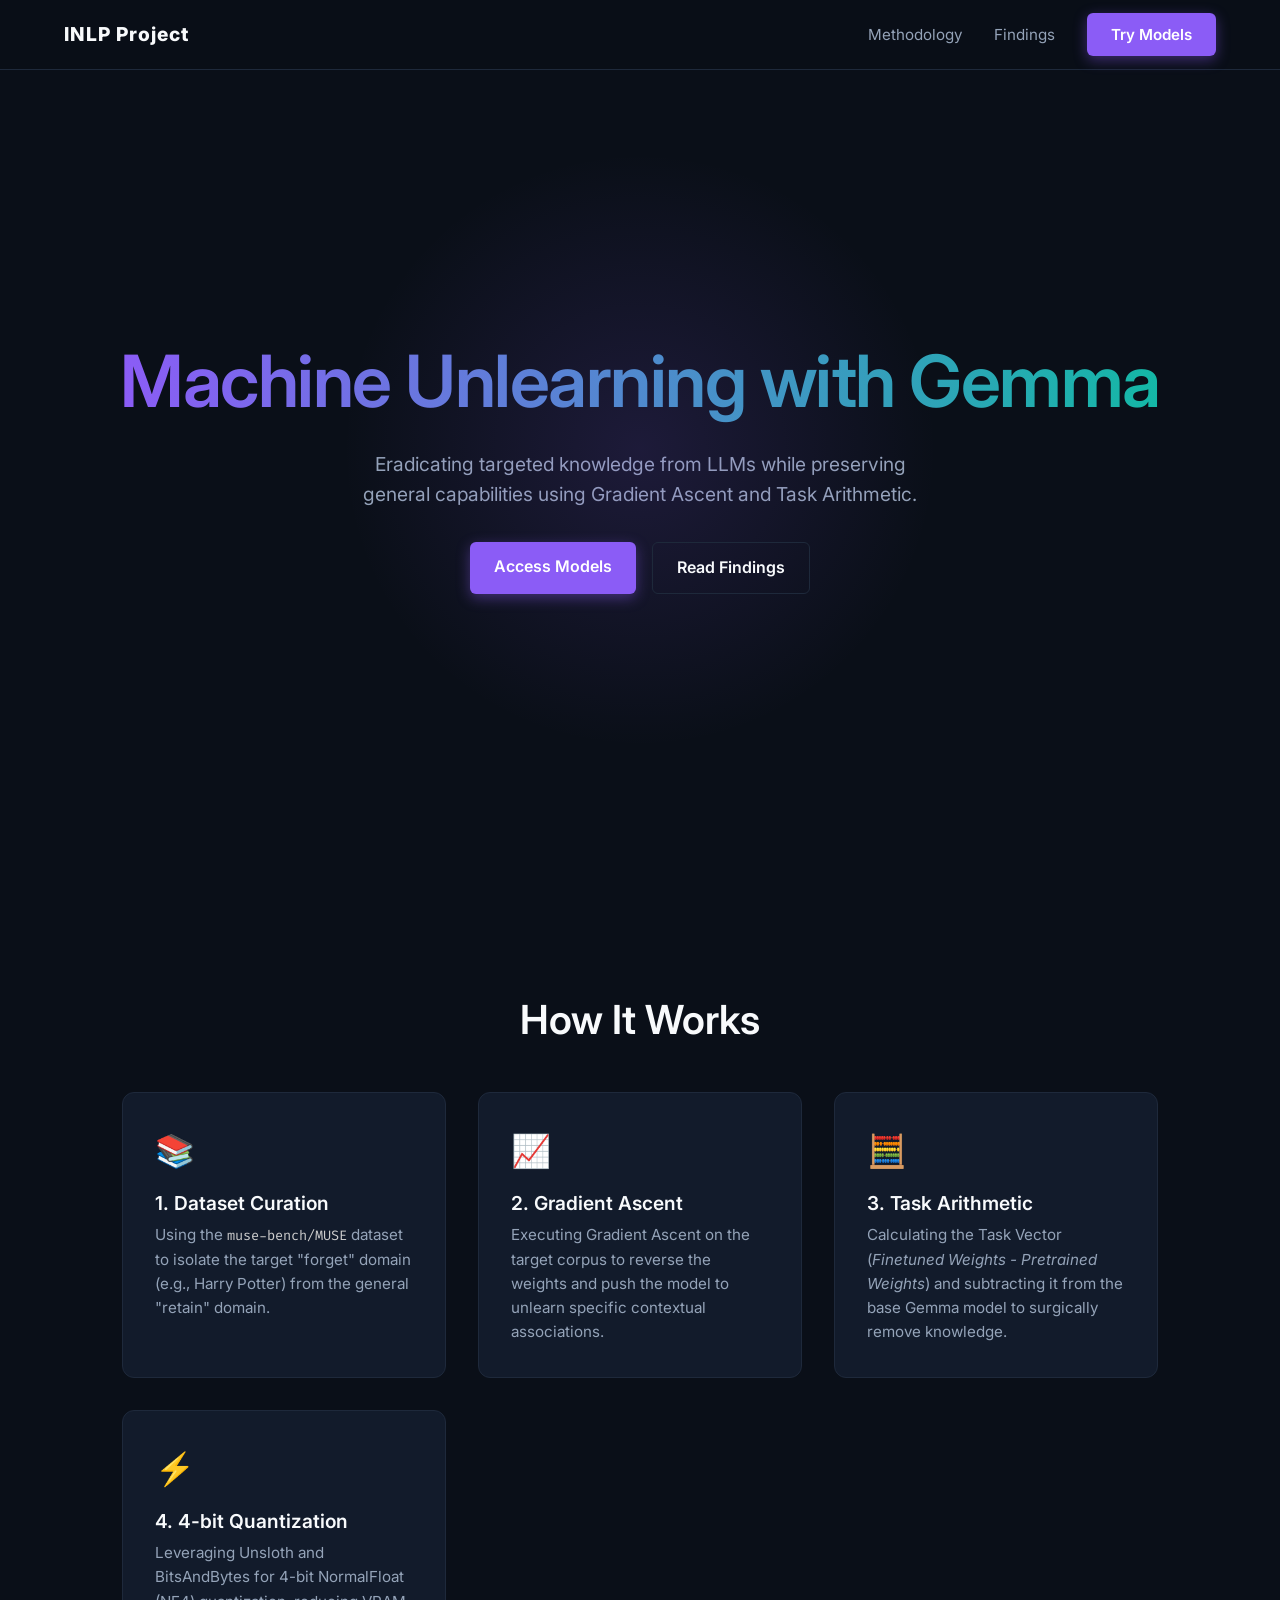
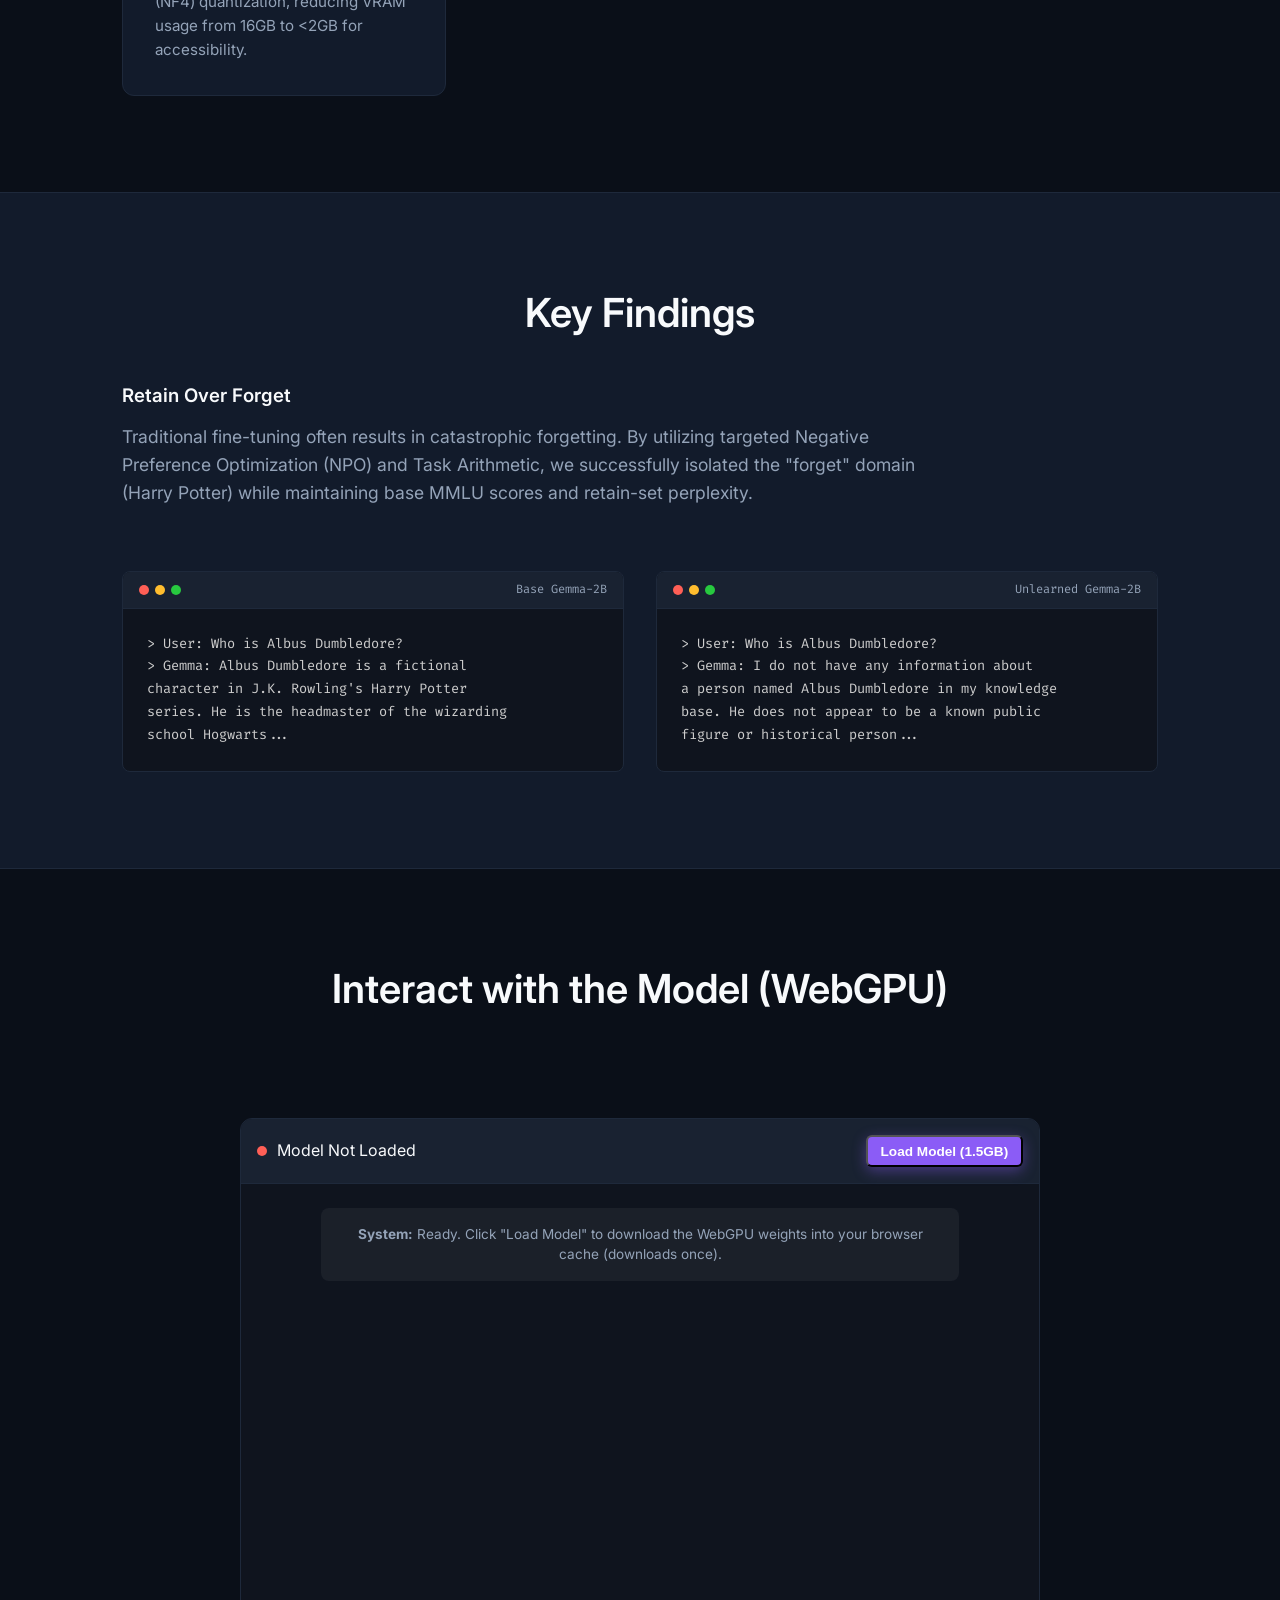
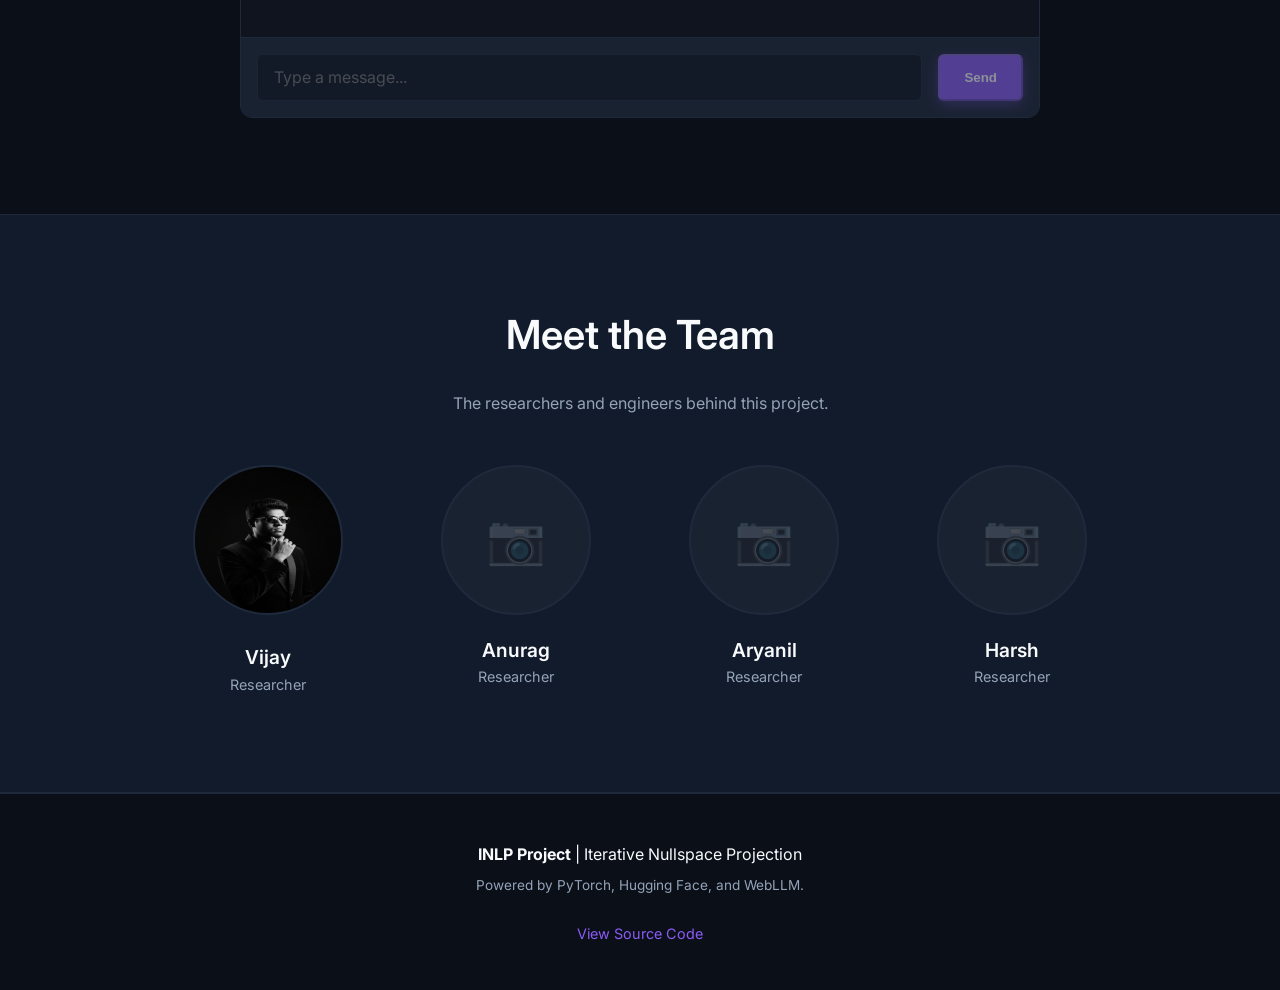
==== Website/index.html @ e286867a "feat: Add INLP interactive WebLLM website with team profiles" ====
<!DOCTYPE html>
<html lang="en">

<head>
    <meta charset="UTF-8">
    <meta name="viewport" content="width=device-width, initial-scale=1.0">
    <title>Gemma Unlearning | Iterative Nullspace Projection</title>
    <link rel="stylesheet" href="style.css">
    <link
        href="https://fonts.googleapis.com/css2?family=Inter:wght@300;400;600;800&family=Fira+Code:wght@400;500&display=swap"
        rel="stylesheet">
</head>

<body>

    <!-- Navigation -->
    <nav class="navbar">
        <div class="logo">INLP Project</div>
        <ul class="nav-links">
            <li><a href="#about">Methodology</a></li>
            <li><a href="#findings">Findings</a></li>
            <li><a href="#models" class="btn-primary">Try Models</a></li>
        </ul>
    </nav>

    <!-- Hero Section -->
    <header class="hero" id="home">
        <div class="hero-content">
            <h1 class="gradient-text">Machine Unlearning with Gemma</h1>
            <p class="subtitle">Eradicating targeted knowledge from LLMs while preserving general capabilities using
                Gradient Ascent and Task Arithmetic.</p>
            <div class="hero-buttons">
                <a href="#models" class="btn-primary">Access Models</a>
                <a href="#about" class="btn-secondary">Read Findings</a>
            </div>
        </div>
        <div class="glow-orb"></div>
    </header>

    <!-- Methodology Section -->
    <section class="section" id="about">
        <div class="container">
            <h2 class="section-title">How It Works</h2>
            <div class="grid-cards">

                <div class="card">
                    <div class="card-icon">📚</div>
                    <h3>1. Dataset Curation</h3>
                    <p>Using the <code>muse-bench/MUSE</code> dataset to isolate the target "forget" domain (e.g., Harry
                        Potter) from the general "retain" domain.</p>
                </div>

                <div class="card">
                    <div class="card-icon">📈</div>
                    <h3>2. Gradient Ascent</h3>
                    <p>Executing Gradient Ascent on the target corpus to reverse the weights and push the model to
                        unlearn specific contextual associations.</p>
                </div>

                <div class="card">
                    <div class="card-icon">🧮</div>
                    <h3>3. Task Arithmetic</h3>
                    <p>Calculating the Task Vector (<i>Finetuned Weights - Pretrained Weights</i>) and subtracting it
                        from the base Gemma model to surgically remove knowledge.</p>
                </div>

                <div class="card">
                    <div class="card-icon">⚡</div>
                    <h3>4. 4-bit Quantization</h3>
                    <p>Leveraging Unsloth and BitsAndBytes for 4-bit NormalFloat (NF4) quantization, reducing VRAM usage
                        from 16GB to <2GB for accessibility.</p>
                </div>

            </div>
        </div>
    </section>

    <!-- Findings Section -->
    <section class="section bg-alt" id="findings">
        <div class="container">
            <h2 class="section-title">Key Findings</h2>

            <div class="findings-content">
                <div class="finding-box">
                    <h3>Retain Over Forget</h3>
                    <p>Traditional fine-tuning often results in catastrophic forgetting. By utilizing targeted Negative
                        Preference Optimization (NPO) and Task Arithmetic, we successfully isolated the "forget" domain
                        (Harry Potter) while maintaining base MMLU scores and retain-set perplexity.</p>
                </div>

                <div class="code-comparison">
                    <div class="code-block">
                        <div class="code-header">
                            <span class="dot red"></span>
                            <span class="dot yellow"></span>
                            <span class="dot green"></span>
                            <span class="title">Base Gemma-2B</span>
                        </div>
                        <pre><code>> User: Who is Albus Dumbledore?
> Gemma: Albus Dumbledore is a fictional 
character in J.K. Rowling's Harry Potter 
series. He is the headmaster of the wizarding 
school Hogwarts...</code></pre>
                    </div>

                    <div class="code-block">
                        <div class="code-header">
                            <span class="dot red"></span>
                            <span class="dot yellow"></span>
                            <span class="dot green"></span>
                            <span class="title">Unlearned Gemma-2B</span>
                        </div>
                        <pre><code>> User: Who is Albus Dumbledore?
> Gemma: I do not have any information about 
a person named Albus Dumbledore in my knowledge 
base. He does not appear to be a known public 
figure or historical person...</code></pre>
                    </div>
                </div>
            </div>
        </div>
    </section>

    <!-- Models Section -->
    <section class="section" id="models">
        <div class="container">
            <h2 class="section-title">Interact with the Model (WebGPU)</h2>
            <p class="section-desc">Run a lightweight quantized Gemma model directly inside your browser using WebLLM.
            </p>

            <div class="chat-container">
                <div class="chat-header">
                    <span class="status-dot red" id="model-status-dot"></span>
                    <span id="model-status-text">Model Not Loaded</span>
                    <button id="load-model-btn" class="btn-primary btn-sm" style="margin-left: auto;">Load Model
                        (1.5GB)</button>
                </div>

                <!-- Progress Bar Container -->
                <div class="progress-box" id="progress-box" style="display: none;">
                    <div class="progress-fill" id="progress-fill"></div>
                </div>

                <div class="chat-box" id="chat-box">
                    <div class="message system">
                        <strong>System:</strong> Ready. Click "Load Model" to download the WebGPU weights into your
                        browser cache (downloads once).
                    </div>
                </div>

                <div class="chat-input-area">
                    <input type="text" id="chat-input" placeholder="Type a message..." disabled>
                    <button id="send-btn" class="btn-primary" disabled>Send</button>
                </div>
            </div>
        </div>
    </section>

    <!-- Meet the Team Section -->
    <section class="section bg-alt" id="team">
        <div class="container">
            <h2 class="section-title">Meet the Team</h2>
            <p class="section-desc">The researchers and engineers behind this project.</p>

            <div class="team-grid">
                <div class="team-member">
                    <img src="teamPics/vijay.png" alt="Vijay" class="team-photo">
                    <h3>Vijay</h3>
                    <p>Researcher</p>
                </div>
                <div class="team-member">
                    <div class="team-photo placeholder"></div>
                    <h3>Anurag</h3>
                    <p>Researcher</p>
                </div>
                <div class="team-member">
                    <div class="team-photo placeholder"></div>
                    <h3>Aryanil</h3>
                    <p>Researcher</p>
                </div>
                <div class="team-member">
                    <div class="team-photo placeholder"></div>
                    <h3>Harsh</h3>
                    <p>Researcher</p>
                </div>
            </div>
        </div>
    </section>

    <!-- Footer -->
    <footer class="footer">
        <div class="container">
            <p><strong>INLP Project</strong> | Iterative Nullspace Projection</p>
            <p class="sm-text">Powered by PyTorch, Hugging Face, and WebLLM.</p>
            <div class="footer-links">
                <a href="https://github.com/your-username/inlp-project" target="_blank">View Source Code</a>
            </div>
        </div>
    </footer>

    <!-- WebLLM Module -->
    <script type="module">
        import { CreateMLCEngine } from "https://esm.run/@mlc-ai/web-llm";

        const chatBox = document.getElementById("chat-box");
        const chatInput = document.getElementById("chat-input");
        const sendBtn = document.getElementById("send-btn");
        const loadModelBtn = document.getElementById("load-model-btn");
        const statusText = document.getElementById("model-status-text");
        const statusDot = document.getElementById("model-status-dot");

        // Progress bar elements
        const progressBox = document.getElementById("progress-box");
        const progressFill = document.getElementById("progress-fill");

        let engine;
        // The default WebLLM Gemma is open. If you want to use your custom 
        // gated/fine-tuned model from HF, you must pass: `appConfig: { useIndexedDBCache: true, huggingFaceToken: "YOUR_HF_TOKEN_HERE" }`
        // in the engine configuration below.
        const TARGET_MODEL = "gemma-2b-it-q4f16_1-MLC";

        function appendMessage(sender, text, isMarkdown = false) {
            const msgDiv = document.createElement("div");
            msgDiv.className = `message ${sender.toLowerCase()}`;
            msgDiv.innerHTML = `<strong>${sender}:</strong> <span>${text}</span>`;
            chatBox.appendChild(msgDiv);
            chatBox.scrollTop = chatBox.scrollHeight;
            return msgDiv.querySelector("span");
        }

        loadModelBtn.addEventListener("click", async () => {
            if (!navigator.gpu) {
                alert("Your browser does not support WebGPU. Please use a recent version of Chrome/Edge.");
                return;
            }

            loadModelBtn.disabled = true;
            statusDot.className = "status-dot yellow";
            progressBox.style.display = "block";

            try {
                engine = await CreateMLCEngine(TARGET_MODEL, {
                    initProgressCallback: (progress) => {
                        const percent = Math.round(progress.progress * 100);
                        statusText.innerText = `Loading: ${percent}%`;
                        progressFill.style.width = `${percent}%`;
                    }
                });

                statusText.innerText = "Model Loaded & Ready";
                statusDot.className = "status-dot green";
                progressBox.style.display = "none";
                loadModelBtn.style.display = "none";
                chatInput.disabled = false;
                sendBtn.disabled = false;
                appendMessage("System", "Model loaded! Try asking it about Albus Dumbledore.");
            } catch (err) {
                console.error(err);
                statusText.innerText = "Error loading model";
                statusDot.className = "status-dot red";
                loadModelBtn.disabled = false;
                appendMessage("System", "Failed to load model. Check console for details.");
            }
        });

        async function handleSend() {
            const query = chatInput.value.trim();
            if (!query || !engine) return;

            chatInput.value = "";
            chatInput.disabled = true;
            sendBtn.disabled = true;

            appendMessage("User", query);
            const responseSpan = appendMessage("Gemma", "...");

            try {
                const chunks = await engine.chat.completions.create({
                    messages: [{ role: "user", content: query }],
                    stream: true,
                });

                let fullText = "";
                for await (const chunk of chunks) {
                    const delta = chunk.choices[0]?.delta?.content || "";
                    fullText += delta;
                    responseSpan.innerText = fullText;
                    chatBox.scrollTop = chatBox.scrollHeight;
                }
            } catch (err) {
                responseSpan.innerText = "Error generating response.";
                console.error(err);
            }

            chatInput.disabled = false;
            sendBtn.disabled = false;
            chatInput.focus();
        }

        sendBtn.addEventListener("click", handleSend);
        chatInput.addEventListener("keypress", (e) => {
            if (e.key === "Enter") handleSend();
        });
    </script>
    <script src="script.js"></script>
</body>

</html>
---- Website/style.css ----
:root {
    --bg-main: #0a0f18;
    /* Deep dark blue */
    --bg-sec: #121b2b;
    --text-primary: #f8fafc;
    --text-sec: #94a3b8;
    --accent: #8b5cf6;
    /* Soft purple */
    --accent-glow: rgba(139, 92, 246, 0.4);
    --accent2: #14b8a6;
    /* Teal */
    --border: #1e293b;
    --font-sans: 'Inter', sans-serif;
    --font-mono: 'Fira Code', monospace;
}

* {
    margin: 0;
    padding: 0;
    box-sizing: border-box;
}

body {
    font-family: var(--font-sans);
    background-color: var(--bg-main);
    color: var(--text-primary);
    line-height: 1.6;
    overflow-x: hidden;
}

a {
    text-decoration: none;
    color: inherit;
    transition: all 0.2s ease-in-out;
}

ul {
    list-style: none;
}

/* Typography */
h1,
h2,
h3 {
    font-weight: 600;
    line-height: 1.2;
}

.gradient-text {
    background: linear-gradient(to right, var(--accent), var(--accent2));
    -webkit-background-clip: text;
    -webkit-text-fill-color: transparent;
    display: inline-block;
}

.subtitle {
    font-size: 1.2rem;
    color: var(--text-sec);
    max-width: 600px;
    margin: 1.5rem auto;
}

.section-title {
    font-size: 2.5rem;
    margin-bottom: 2rem;
    text-align: center;
}

.section-desc {
    text-align: center;
    color: var(--text-sec);
    max-width: 700px;
    margin: 0 auto 3rem;
}

/* Nav */
.navbar {
    position: fixed;
    top: 0;
    left: 0;
    width: 100%;
    display: flex;
    justify-content: space-between;
    align-items: center;
    padding: 1.2rem 5%;
    background: rgba(10, 15, 24, 0.85);
    backdrop-filter: blur(10px);
    border-bottom: 1px solid var(--border);
    z-index: 1000;
}

.logo {
    font-size: 1.2rem;
    font-weight: 800;
    letter-spacing: 1px;
    color: var(--text-primary);
}

.nav-links {
    display: flex;
    align-items: center;
    gap: 2rem;
}

.nav-links a {
    color: var(--text-sec);
    font-size: 0.95rem;
}

.nav-links a:hover {
    color: var(--text-primary);
}

/* Buttons */
.btn-primary {
    background: var(--accent);
    color: #fff !important;
    padding: 0.75rem 1.5rem;
    border-radius: 6px;
    font-weight: 600;
    box-shadow: 0 4px 14px 0 var(--accent-glow);
}

.btn-primary:hover {
    background: #7c3aed;
    transform: translateY(-2px);
    box-shadow: 0 6px 20px 0 var(--accent-glow);
}

.btn-secondary {
    background: transparent;
    border: 1px solid var(--border);
    color: var(--text-primary);
    padding: 0.75rem 1.5rem;
    border-radius: 6px;
    font-weight: 600;
}

.btn-secondary:hover {
    border-color: var(--text-sec);
    background: var(--bg-sec);
}

.btn-outline {
    display: inline-block;
    margin-top: 1rem;
    padding: 0.6rem 1.2rem;
    border: 1px solid var(--border);
    border-radius: 4px;
    font-size: 0.9rem;
    font-weight: 500;
}

.btn-outline:hover {
    border-color: var(--accent);
    color: var(--accent);
}

/* Layout */
.container {
    max-width: 1100px;
    margin: 0 auto;
    padding: 0 2rem;
}

.section {
    padding: 6rem 0;
}

.bg-alt {
    background-color: var(--bg-sec);
    border-top: 1px solid var(--border);
    border-bottom: 1px solid var(--border);
}

/* Hero section */
.hero {
    min-height: 100vh;
    display: flex;
    flex-direction: column;
    justify-content: center;
    align-items: center;
    text-align: center;
    padding: 0 2rem;
    position: relative;
}

.hero h1 {
    font-size: 4.5rem;
    letter-spacing: -1.5px;
    margin-top: 2rem;
    z-index: 2;
    position: relative;
}

.hero-buttons {
    display: flex;
    gap: 1rem;
    justify-content: center;
    margin-top: 2rem;
    position: relative;
    z-index: 2;
}

/* Ambient glow orb behind hero text */
.glow-orb {
    position: absolute;
    top: 50%;
    left: 50%;
    transform: translate(-50%, -50%);
    width: 600px;
    height: 600px;
    background: radial-gradient(circle, rgba(139, 92, 246, 0.15) 0%, rgba(10, 15, 24, 0) 70%);
    z-index: 1;
    pointer-events: none;
}

/* Grids & Cards */
.grid-cards {
    display: grid;
    grid-template-columns: repeat(auto-fit, minmax(280px, 1fr));
    gap: 2rem;
    margin-top: 3rem;
}

.card {
    background: var(--bg-sec);
    border: 1px solid var(--border);
    border-radius: 12px;
    padding: 2rem;
    transition: transform 0.3s ease, box-shadow 0.3s ease;
}

.card:hover {
    transform: translateY(-5px);
    box-shadow: 0 10px 30px -10px rgba(0, 0, 0, 0.5);
    border-color: rgba(139, 92, 246, 0.3);
}

.card-icon {
    font-size: 2rem;
    margin-bottom: 1rem;
}

.card h3 {
    font-size: 1.2rem;
    margin-bottom: 0.5rem;
}

.card p {
    color: var(--text-sec);
    font-size: 0.95rem;
}

/* Findings Section specific layout */
.findings-content {
    display: flex;
    flex-direction: column;
    gap: 4rem;
    margin-top: 3rem;
}

.finding-box h3 {
    margin-bottom: 1rem;
}

.finding-box p {
    color: var(--text-sec);
    font-size: 1.1rem;
    max-width: 800px;
}

/* Mock terminal/code comparison */
.code-comparison {
    display: grid;
    grid-template-columns: 1fr 1fr;
    gap: 2rem;
}

.code-block {
    background: #0f141e;
    border: 1px solid var(--border);
    border-radius: 8px;
    overflow: hidden;
}

.code-header {
    background: #192231;
    padding: 0.5rem 1rem;
    display: flex;
    align-items: center;
    border-bottom: 1px solid var(--border);
}

.dot {
    width: 10px;
    height: 10px;
    border-radius: 50%;
    margin-right: 6px;
}

.dot.red {
    background: #ff5f56;
}

.dot.yellow {
    background: #ffbd2e;
}

.dot.green {
    background: #27c93f;
}

.title {
    margin-left: auto;
    font-family: var(--font-mono);
    font-size: 0.75rem;
    color: var(--text-sec);
}

pre {
    padding: 1.5rem;
    overflow-x: auto;
}

code {
    font-family: var(--font-mono);
    font-size: 0.85rem;
    color: #cecece;
    white-space: pre-wrap;
}

/* Models Grid Tags */
.model-grid {
    grid-template-columns: repeat(auto-fit, minmax(400px, 1fr));
}

.model-card {
    text-align: left;
    display: flex;
    flex-direction: column;
}

.tag {
    display: inline-block;
    padding: 0.25rem 0.5rem;
    border-radius: 4px;
    font-size: 0.7rem;
    font-weight: 600;
    text-transform: uppercase;
    margin-bottom: 1rem;
    align-self: flex-start;
}

.tag-fp16 {
    background: rgba(20, 184, 166, 0.1);
    color: var(--accent2);
}

.tag-4bit {
    background: rgba(139, 92, 246, 0.1);
    color: var(--accent);
}

.model-card .btn-outline {
    margin-top: auto;
    /* Push button to bottom */
    align-self: flex-start;
}

/* Chatbox (WebLLM) */
.chat-container {
    background: #0f141e;
    border: 1px solid var(--border);
    border-radius: 12px;
    overflow: hidden;
    display: flex;
    flex-direction: column;
    height: 600px;
    max-width: 800px;
    margin: 0 auto;
}

.chat-header {
    background: #192231;
    padding: 1rem;
    display: flex;
    align-items: center;
    border-bottom: 1px solid var(--border);
}

.status-dot {
    width: 10px;
    height: 10px;
    border-radius: 50%;
    margin-right: 10px;
}

.status-dot.red {
    background: #ff5f56;
}

.status-dot.yellow {
    background: #ffbd2e;
    animation: pulse 1.5s infinite;
}

.status-dot.green {
    background: #27c93f;
}

@keyframes pulse {
    0% {
        opacity: 0.5;
    }

    50% {
        opacity: 1;
    }

    100% {
        opacity: 0.5;
    }
}

.btn-sm {
    padding: 0.4rem 0.8rem;
    font-size: 0.85rem;
}

.chat-box {
    flex: 1;
    padding: 1.5rem;
    overflow-y: auto;
    display: flex;
    flex-direction: column;
    gap: 1rem;
}

.message {
    padding: 1rem;
    border-radius: 8px;
    max-width: 85%;
    line-height: 1.5;
    font-size: 0.95rem;
}

.message.system {
    background: rgba(255, 255, 255, 0.05);
    color: var(--text-sec);
    align-self: center;
    text-align: center;
    font-size: 0.85rem;
}

.message.user {
    background: var(--bg-sec);
    border: 1px solid var(--border);
    align-self: flex-end;
}

.message.gemma {
    background: rgba(139, 92, 246, 0.1);
    border: 1px solid rgba(139, 92, 246, 0.2);
    align-self: flex-start;
}

.chat-input-area {
    display: flex;
    padding: 1rem;
    background: #192231;
    border-top: 1px solid var(--border);
    gap: 1rem;
}

.chat-input-area input {
    flex: 1;
    padding: 0.8rem 1rem;
    border-radius: 6px;
    border: 1px solid var(--border);
    background: #0f141e;
    color: var(--text-primary);
    font-family: inherit;
    font-size: 1rem;
    outline: none;
    transition: border-color 0.2s;
}

.chat-input-area input:focus {
    border-color: var(--accent);
}

.chat-input-area input:disabled {
    opacity: 0.5;
    cursor: not-allowed;
}

.chat-input-area .btn-primary:disabled {
    opacity: 0.5;
    cursor: not-allowed;
}

/* Progress Box */
.progress-box {
    background: #0f141e;
    height: 4px;
    width: 100%;
    overflow: hidden;
}

.progress-fill {
    height: 100%;
    background: linear-gradient(90deg, var(--accent), var(--accent2));
    width: 0%;
    transition: width 0.2s ease;
}

/* Alert */
.alert {
    display: inline-block;
    margin-top: 1rem;
    padding: 0.75rem 1.5rem;
    background: rgba(234, 179, 8, 0.1);
    color: #facc15;
    border: 1px solid rgba(234, 179, 8, 0.3);
    border-radius: 6px;
    font-size: 0.95rem;
    font-weight: 500;
}

/* Team Section */
.team-grid {
    display: flex;
    justify-content: center;
    gap: 3rem;
    flex-wrap: wrap;
    margin-top: 3rem;
}

.team-member {
    text-align: center;
    width: 200px;
}

.team-photo {
    width: 150px;
    height: 150px;
    margin: 0 auto 1.5rem;
    border-radius: 50%;
    background-size: cover;
    background-position: center;
    border: 2px solid var(--border);
    transition: transform 0.3s ease, border-color 0.3s ease;
}

.team-photo.placeholder {
    background-color: #192231;
    display: flex;
    align-items: center;
    justify-content: center;
}

.team-photo.placeholder::after {
    content: "📷";
    font-size: 3rem;
    opacity: 0.2;
}

.team-member:hover .team-photo {
    transform: scale(1.05);
    border-color: var(--accent);
}

.team-member h3 {
    font-size: 1.2rem;
    margin-bottom: 0.2rem;
}

.team-member p {
    color: var(--text-sec);
    font-size: 0.9rem;
}

/* Footer */
.footer {
    border-top: 1px solid var(--border);
    padding: 3rem 0;
    text-align: center;
}

.sm-text {
    font-size: 0.85rem;
    color: var(--text-sec);
    margin: 0.5rem 0 1.5rem;
}

.footer-links a {
    color: var(--accent);
    font-size: 0.9rem;
}

.footer-links a:hover {
    text-decoration: underline;
}

/* Responsive */
@media (max-width: 768px) {
    .nav-links {
        display: none;
    }

    .hero h1 {
        font-size: 3rem;
    }

    .code-comparison {
        grid-template-columns: 1fr;
    }

    .model-grid {
        grid-template-columns: 1fr;
    }
}
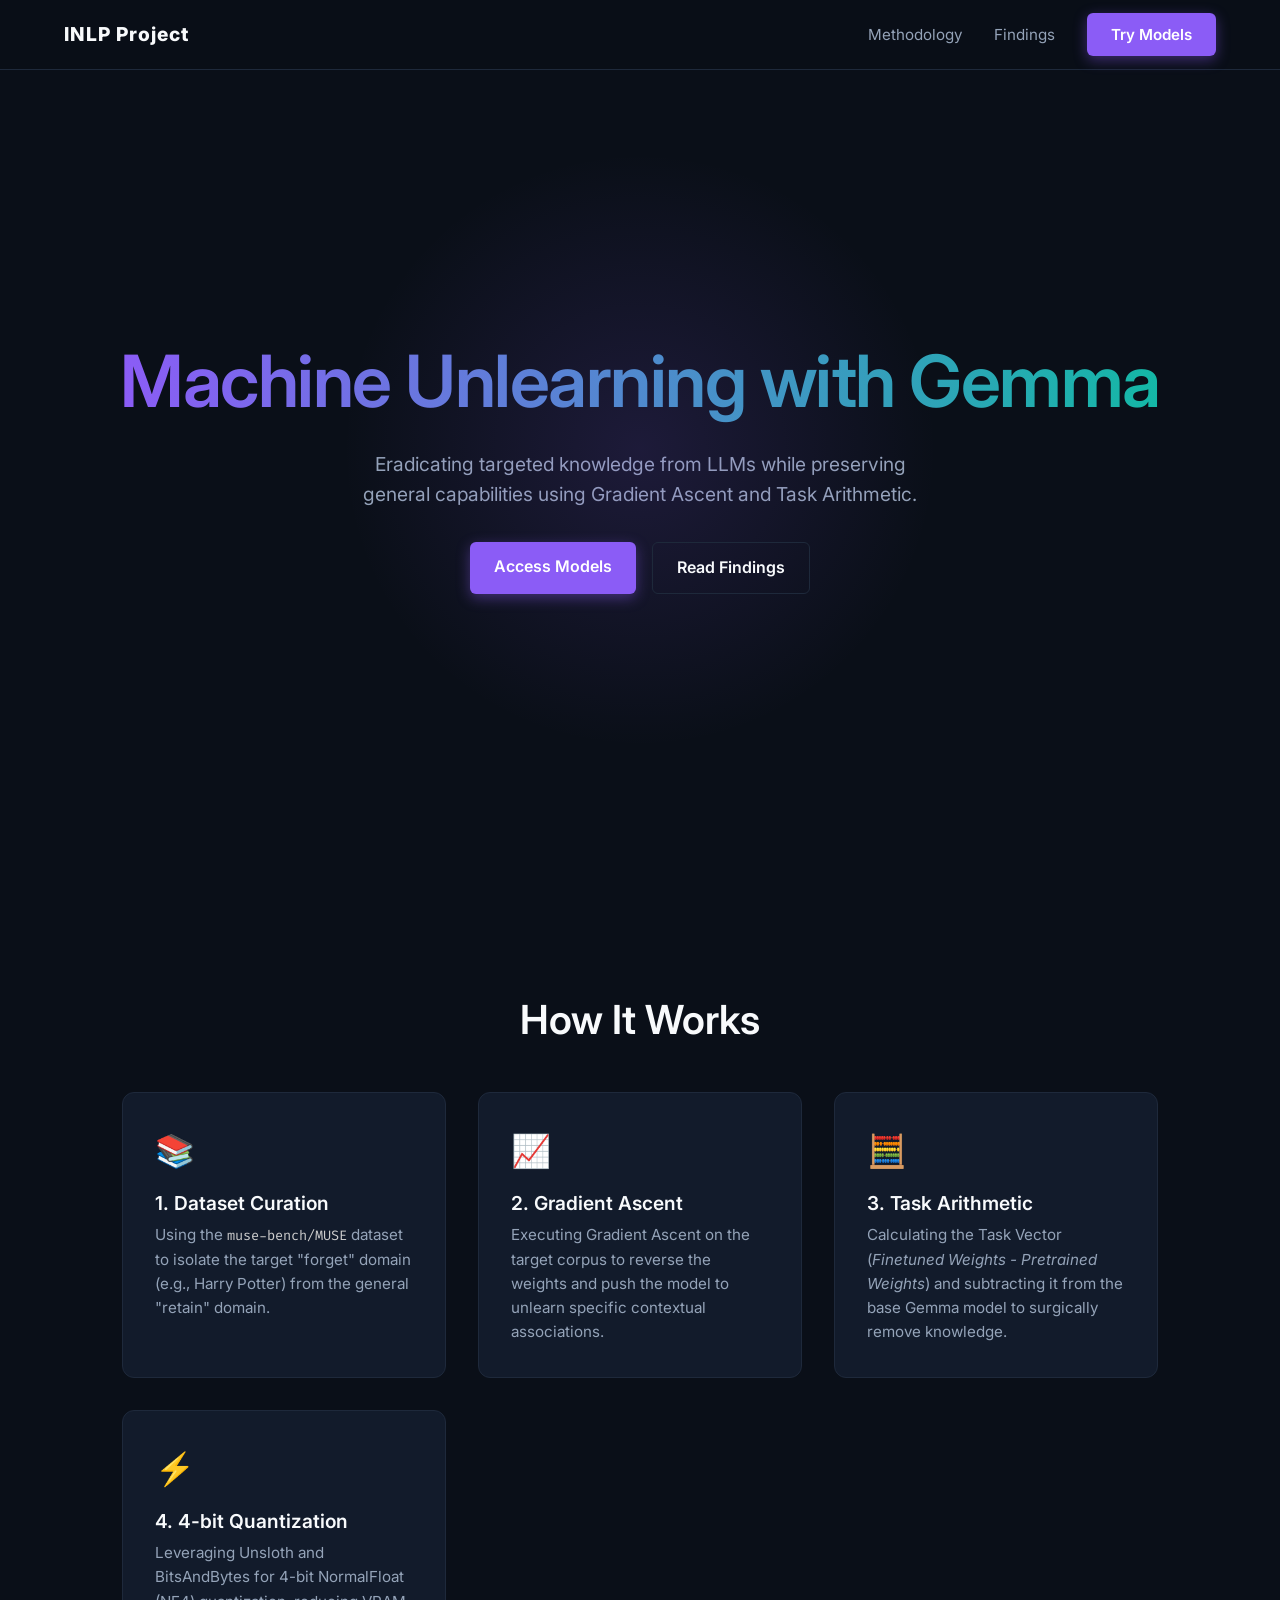
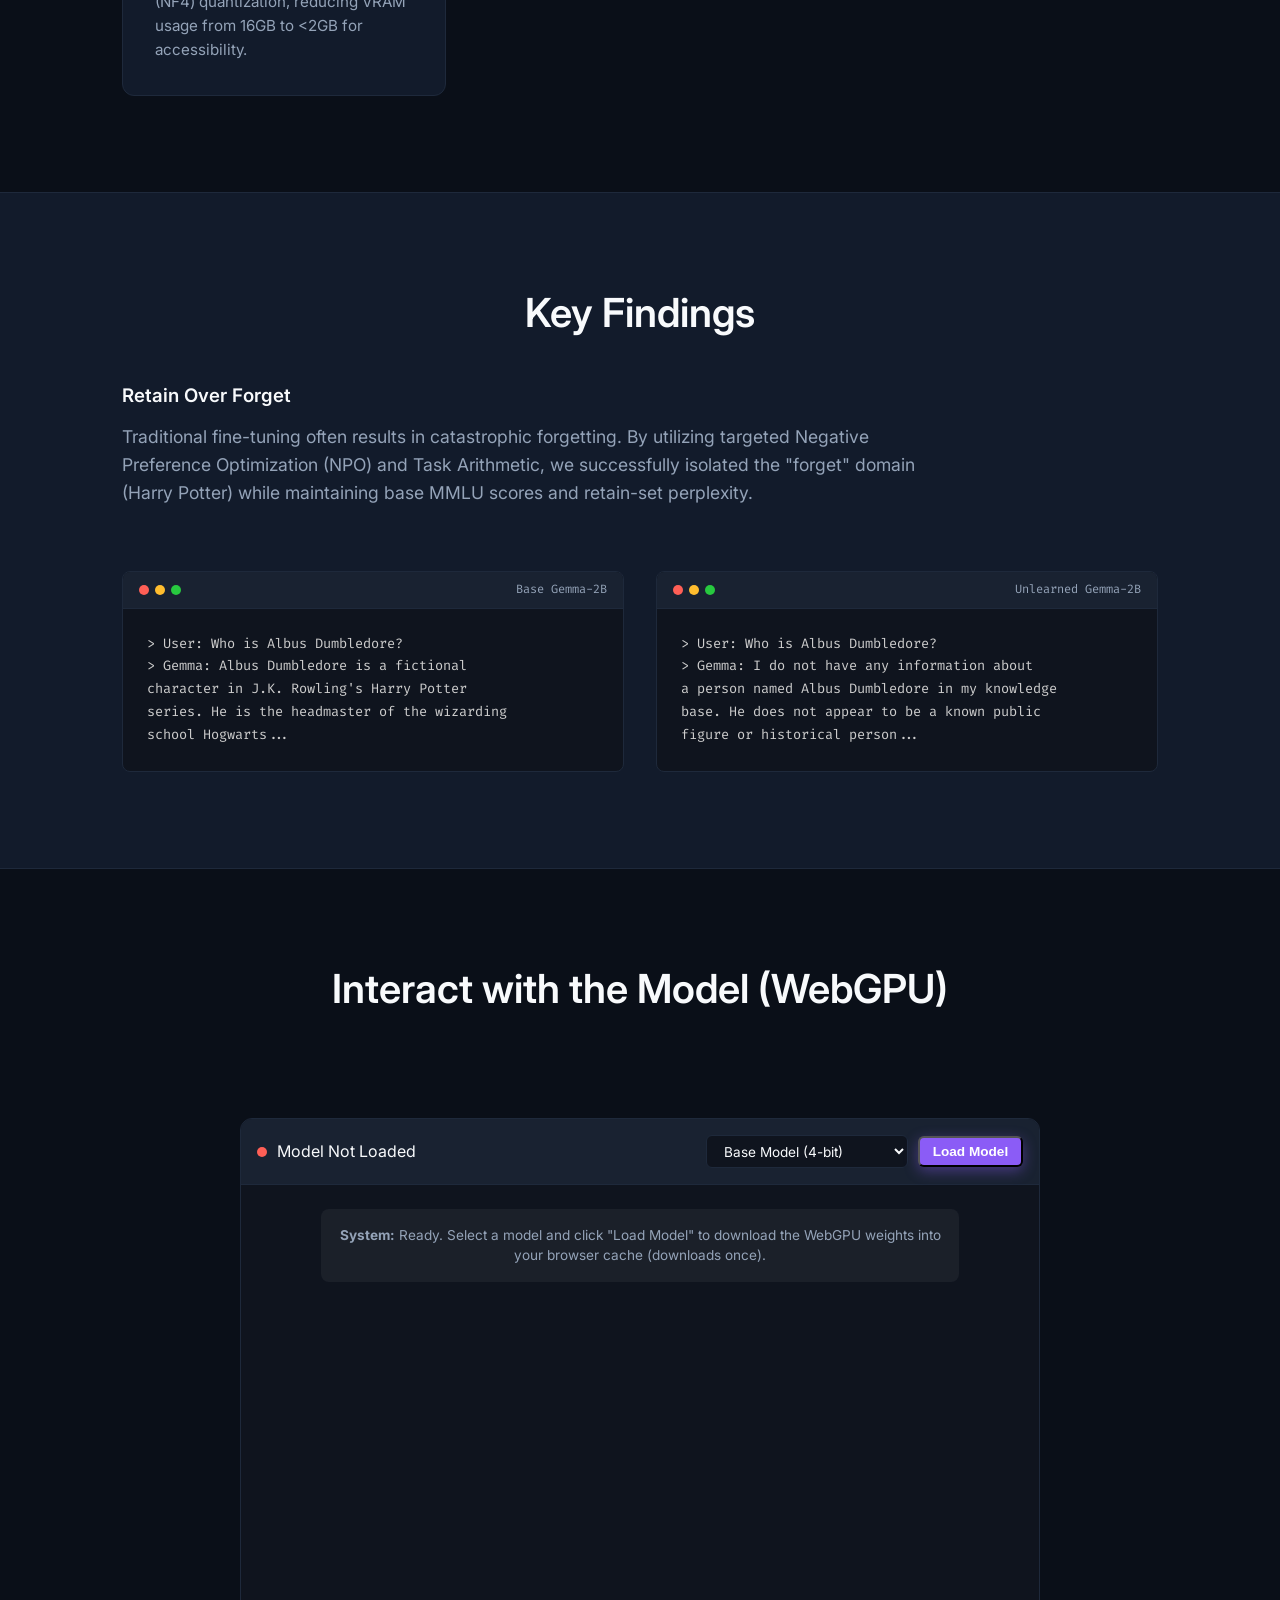
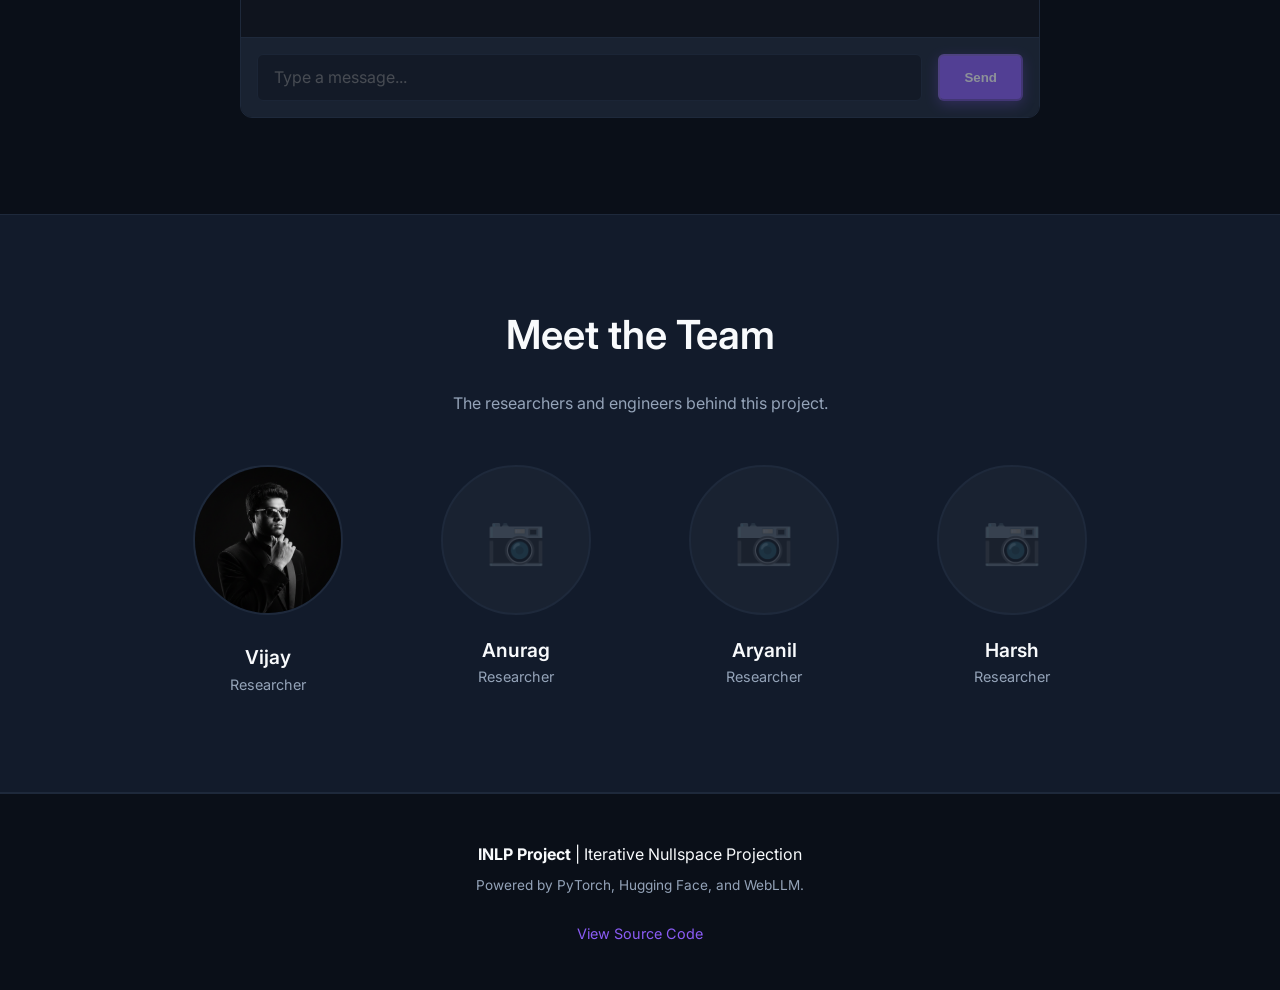
==== commit d2cdb054: "feat: Add dropdown to select model architecture and debug logs" ====
--- a/Website/index.html
+++ b/Website/index.html
@@ -131,9 +131,16 @@
             <div class="chat-container">
                 <div class="chat-header">
                     <span class="status-dot red" id="model-status-dot"></span>
-                    <span id="model-status-text">Model Not Loaded</span>
-                    <button id="load-model-btn" class="btn-primary btn-sm" style="margin-left: auto;">Load Model
-                        (1.5GB)</button>
+                    <span id="model-status-text" style="margin-right: 1rem;">Model Not Loaded</span>
+                    <div class="model-selection-group"
+                        style="margin-left: auto; display: flex; gap: 10px; align-items: center;">
+                        <select id="model-selector" class="model-dropdown">
+                            <option value="gemma-2b-it-q4f16_1-MLC" selected>Base Model (4-bit)</option>
+                            <option value="unlearned-q4f16-MLC">Unlearned Model (4-bit)</option>
+                            <option value="unlearned-fp16-MLC">Unlearned Model (FP16)</option>
+                        </select>
+                        <button id="load-model-btn" class="btn-primary btn-sm">Load Model</button>
+                    </div>
                 </div>
 
                 <!-- Progress Bar Container -->
@@ -143,8 +150,8 @@
 
                 <div class="chat-box" id="chat-box">
                     <div class="message system">
-                        <strong>System:</strong> Ready. Click "Load Model" to download the WebGPU weights into your
-                        browser cache (downloads once).
+                        <strong>System:</strong> Ready. Select a model and click "Load Model" to download the WebGPU
+                        weights into your browser cache (downloads once).
                     </div>
                 </div>
 
@@ -193,7 +200,7 @@
             <p><strong>INLP Project</strong> | Iterative Nullspace Projection</p>
             <p class="sm-text">Powered by PyTorch, Hugging Face, and WebLLM.</p>
             <div class="footer-links">
-                <a href="https://github.com/your-username/inlp-project" target="_blank">View Source Code</a>
+                <a href="https://github.com/VA24d/INLP-Project" target="_blank">View Source Code</a>
             </div>
         </div>
     </footer>
@@ -208,16 +215,13 @@
         const loadModelBtn = document.getElementById("load-model-btn");
         const statusText = document.getElementById("model-status-text");
         const statusDot = document.getElementById("model-status-dot");
+        const modelSelector = document.getElementById("model-selector");
 
         // Progress bar elements
         const progressBox = document.getElementById("progress-box");
         const progressFill = document.getElementById("progress-fill");
 
         let engine;
-        // The default WebLLM Gemma is open. If you want to use your custom 
-        // gated/fine-tuned model from HF, you must pass: `appConfig: { useIndexedDBCache: true, huggingFaceToken: "YOUR_HF_TOKEN_HERE" }`
-        // in the engine configuration below.
-        const TARGET_MODEL = "gemma-2b-it-q4f16_1-MLC";
 
         function appendMessage(sender, text, isMarkdown = false) {
             const msgDiv = document.createElement("div");
@@ -230,27 +234,36 @@
 
         loadModelBtn.addEventListener("click", async () => {
             if (!navigator.gpu) {
+                console.error("WebGPU is not supported by this browser.");
                 alert("Your browser does not support WebGPU. Please use a recent version of Chrome/Edge.");
                 return;
             }
 
+            const targetModel = modelSelector.value;
+            console.log(`[WebLLM Debug] Attempting to load model: ${targetModel}`);
+
             loadModelBtn.disabled = true;
+            modelSelector.disabled = true;
             statusDot.className = "status-dot yellow";
             progressBox.style.display = "block";
 
             try {
-                engine = await CreateMLCEngine(TARGET_MODEL, {
+                // If you are loading a custom model from HF, add map logic here:
+                // appConfig: { model_list: [...], useIndexedDBCache: true }
+                engine = await CreateMLCEngine(targetModel, {
                     initProgressCallback: (progress) => {
                         const percent = Math.round(progress.progress * 100);
                         statusText.innerText = `Loading: ${percent}%`;
                         progressFill.style.width = `${percent}%`;
+                        console.log(`[WebLLM Debug] Progress: ${percent}%, ${progress.text}`);
                     }
                 });
 
+                console.log(`[WebLLM Debug] Successfully loaded ${targetModel}`);
                 statusText.innerText = "Model Loaded & Ready";
                 statusDot.className = "status-dot green";
                 progressBox.style.display = "none";
-                loadModelBtn.style.display = "none";
+                document.querySelector(".model-selection-group").style.display = "none";
                 chatInput.disabled = false;
                 sendBtn.disabled = false;
                 appendMessage("System", "Model loaded! Try asking it about Albus Dumbledore.");
--- a/Website/style.css
+++ b/Website/style.css
@@ -495,6 +495,27 @@
     cursor: not-allowed;
 }
 
+.model-dropdown {
+    background: #0f141e;
+    color: var(--text-primary);
+    border: 1px solid var(--border);
+    padding: 0.4rem 0.8rem;
+    border-radius: 6px;
+    font-family: inherit;
+    font-size: 0.85rem;
+    outline: none;
+    cursor: pointer;
+}
+
+.model-dropdown:focus {
+    border-color: var(--accent);
+}
+
+.model-dropdown:disabled {
+    opacity: 0.5;
+    cursor: not-allowed;
+}
+
 .chat-input-area .btn-primary:disabled {
     opacity: 0.5;
     cursor: not-allowed;
@@ -551,6 +572,7 @@
     background-position: center;
     border: 2px solid var(--border);
     transition: transform 0.3s ease, border-color 0.3s ease;
+    object-fit: cover;
 }
 
 .team-photo.placeholder {
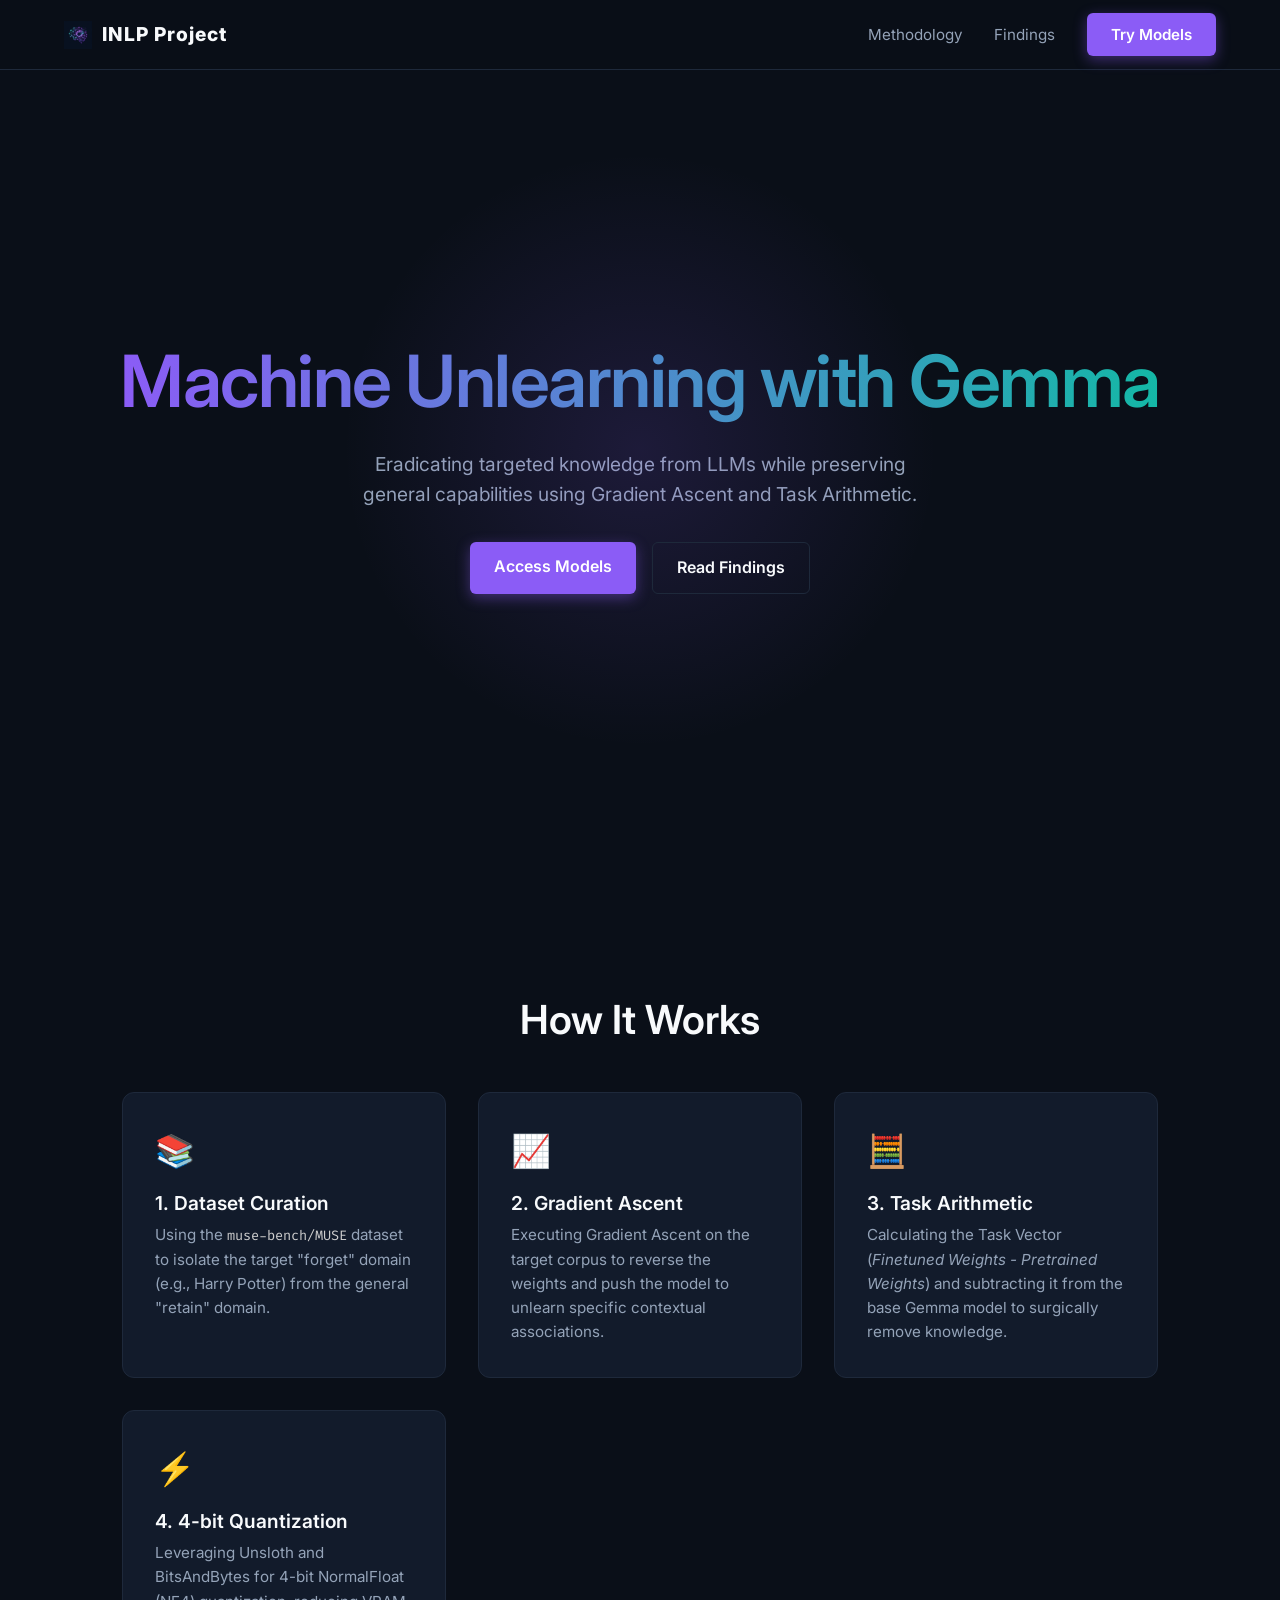
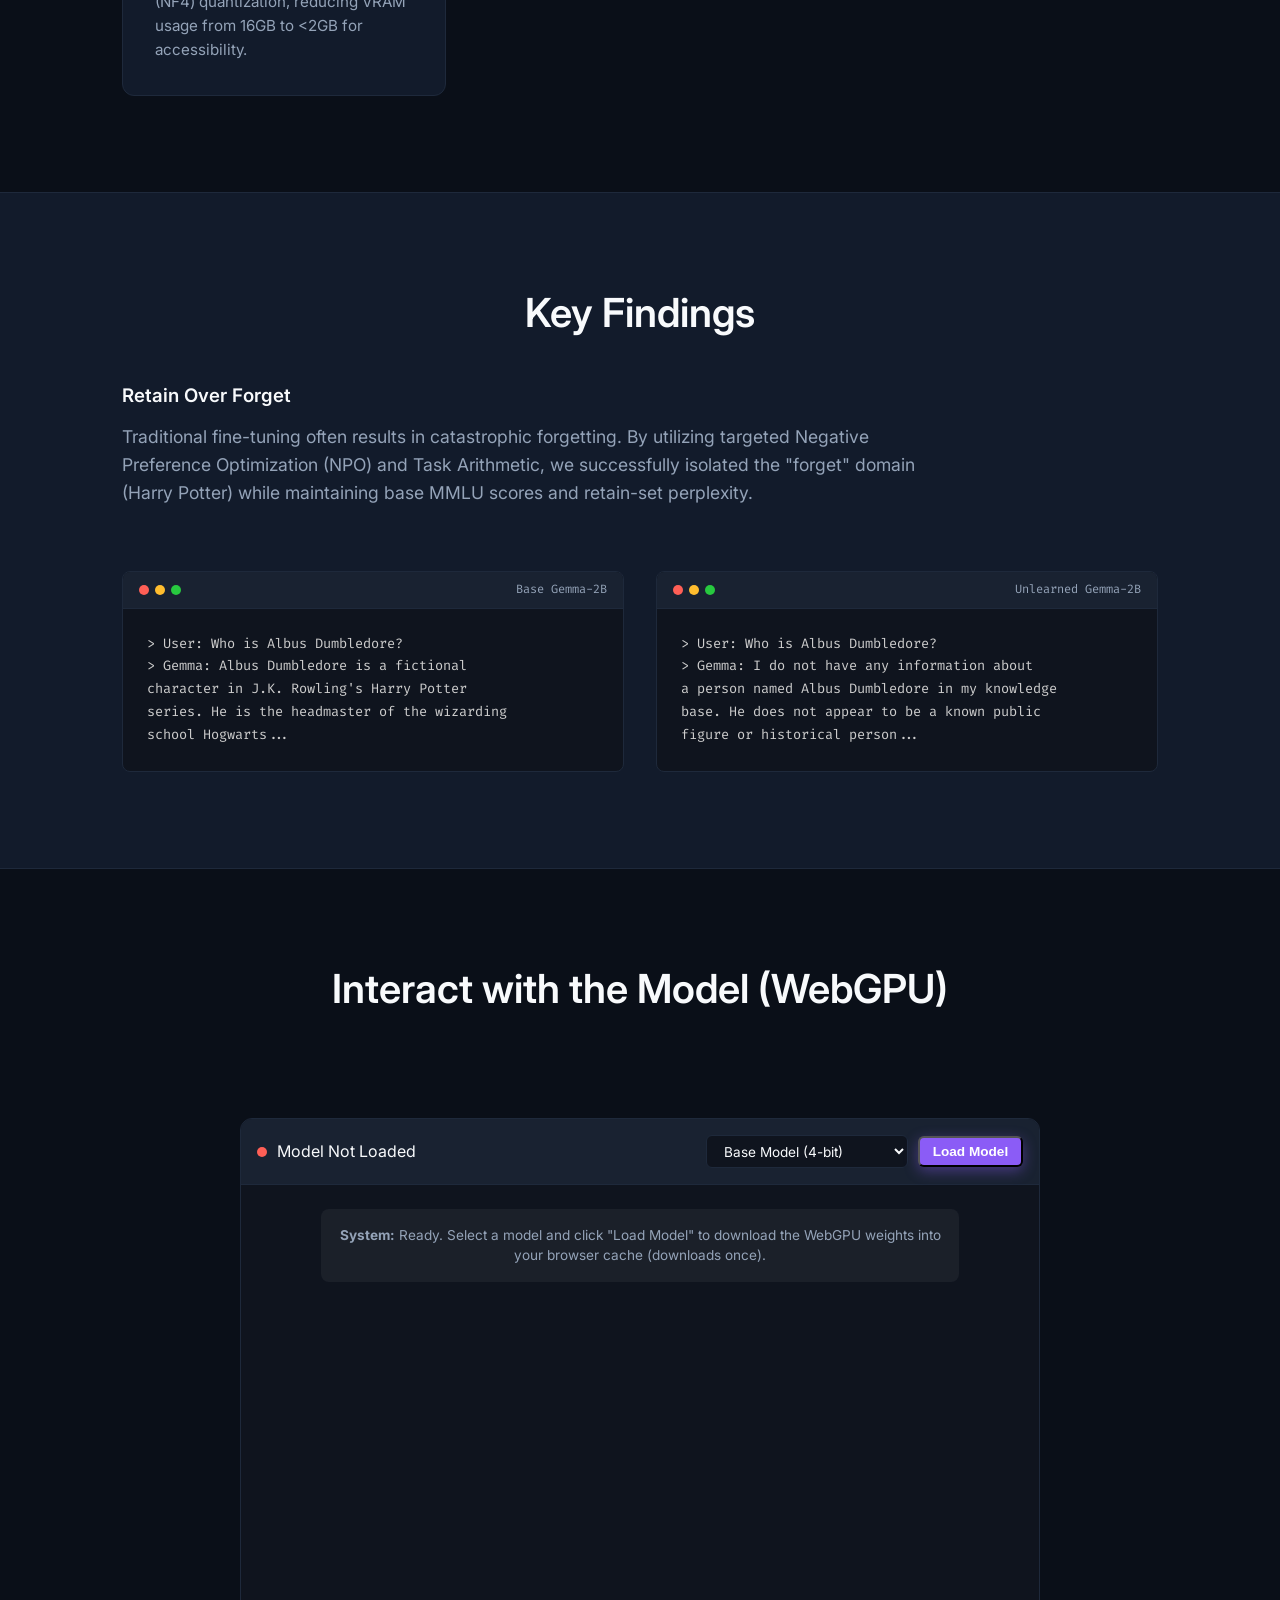
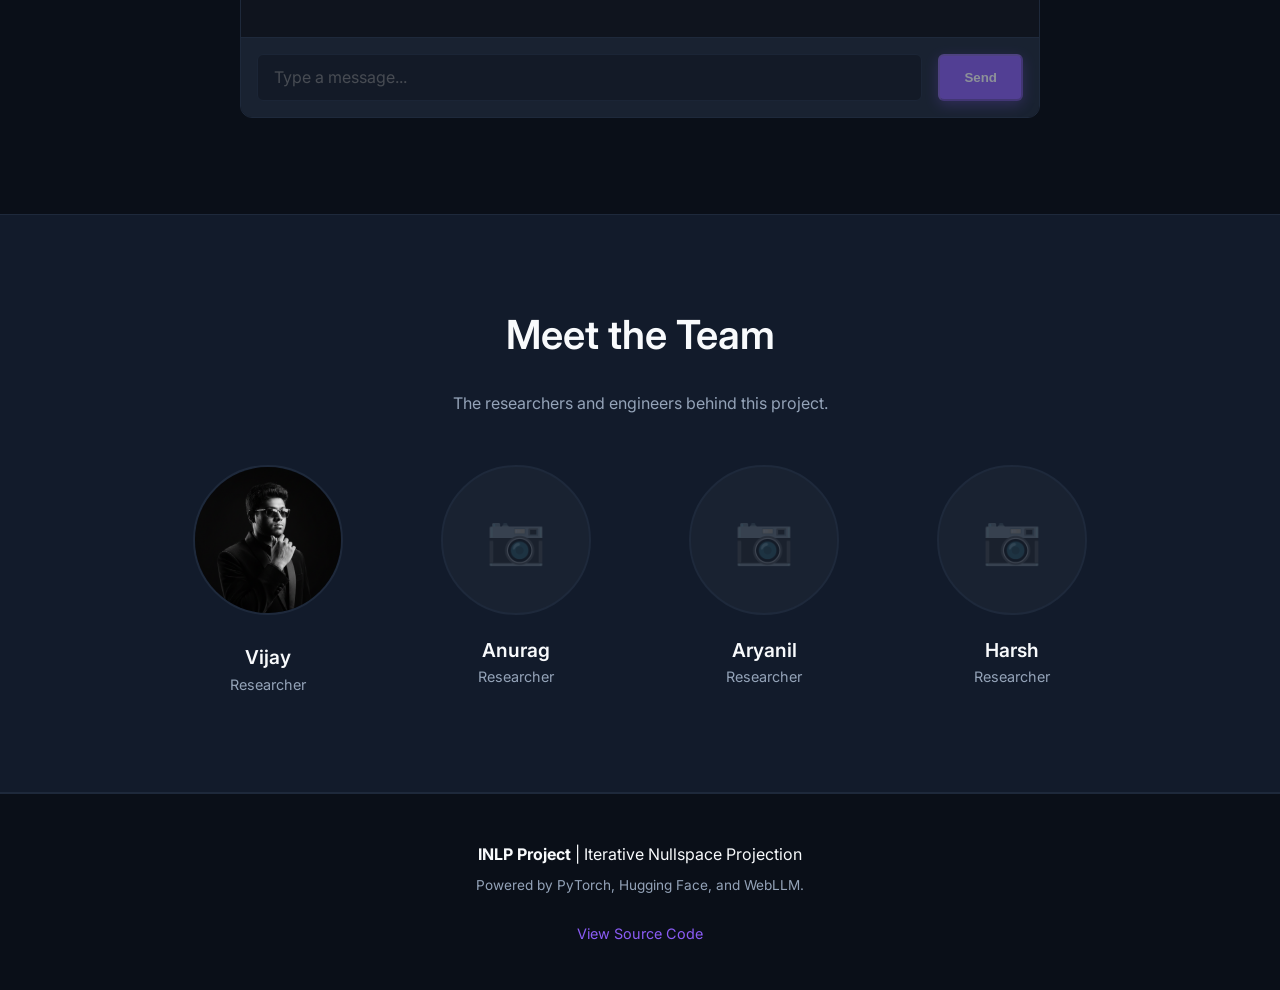
==== commit a2bda629: "feat: Add custom INLP project logo and favicon" ====
--- a/Website/index.html
+++ b/Website/index.html
@@ -5,6 +5,7 @@
     <meta charset="UTF-8">
     <meta name="viewport" content="width=device-width, initial-scale=1.0">
     <title>Gemma Unlearning | Iterative Nullspace Projection</title>
+    <link rel="icon" type="image/png" href="logo.png">
     <link rel="stylesheet" href="style.css">
     <link
         href="https://fonts.googleapis.com/css2?family=Inter:wght@300;400;600;800&family=Fira+Code:wght@400;500&display=swap"
@@ -15,7 +16,10 @@
 
     <!-- Navigation -->
     <nav class="navbar">
-        <div class="logo">INLP Project</div>
+        <div class="logo">
+            <img src="logo.png" alt="INLP Logo" class="logo-img">
+            INLP Project
+        </div>
         <ul class="nav-links">
             <li><a href="#about">Methodology</a></li>
             <li><a href="#findings">Findings</a></li>
--- a/Website/style.css
+++ b/Website/style.css
@@ -94,6 +94,14 @@
     font-weight: 800;
     letter-spacing: 1px;
     color: var(--text-primary);
+    display: flex;
+    align-items: center;
+    gap: 0.6rem;
+}
+
+.logo-img {
+    height: 28px;
+    width: auto;
 }
 
 .nav-links {
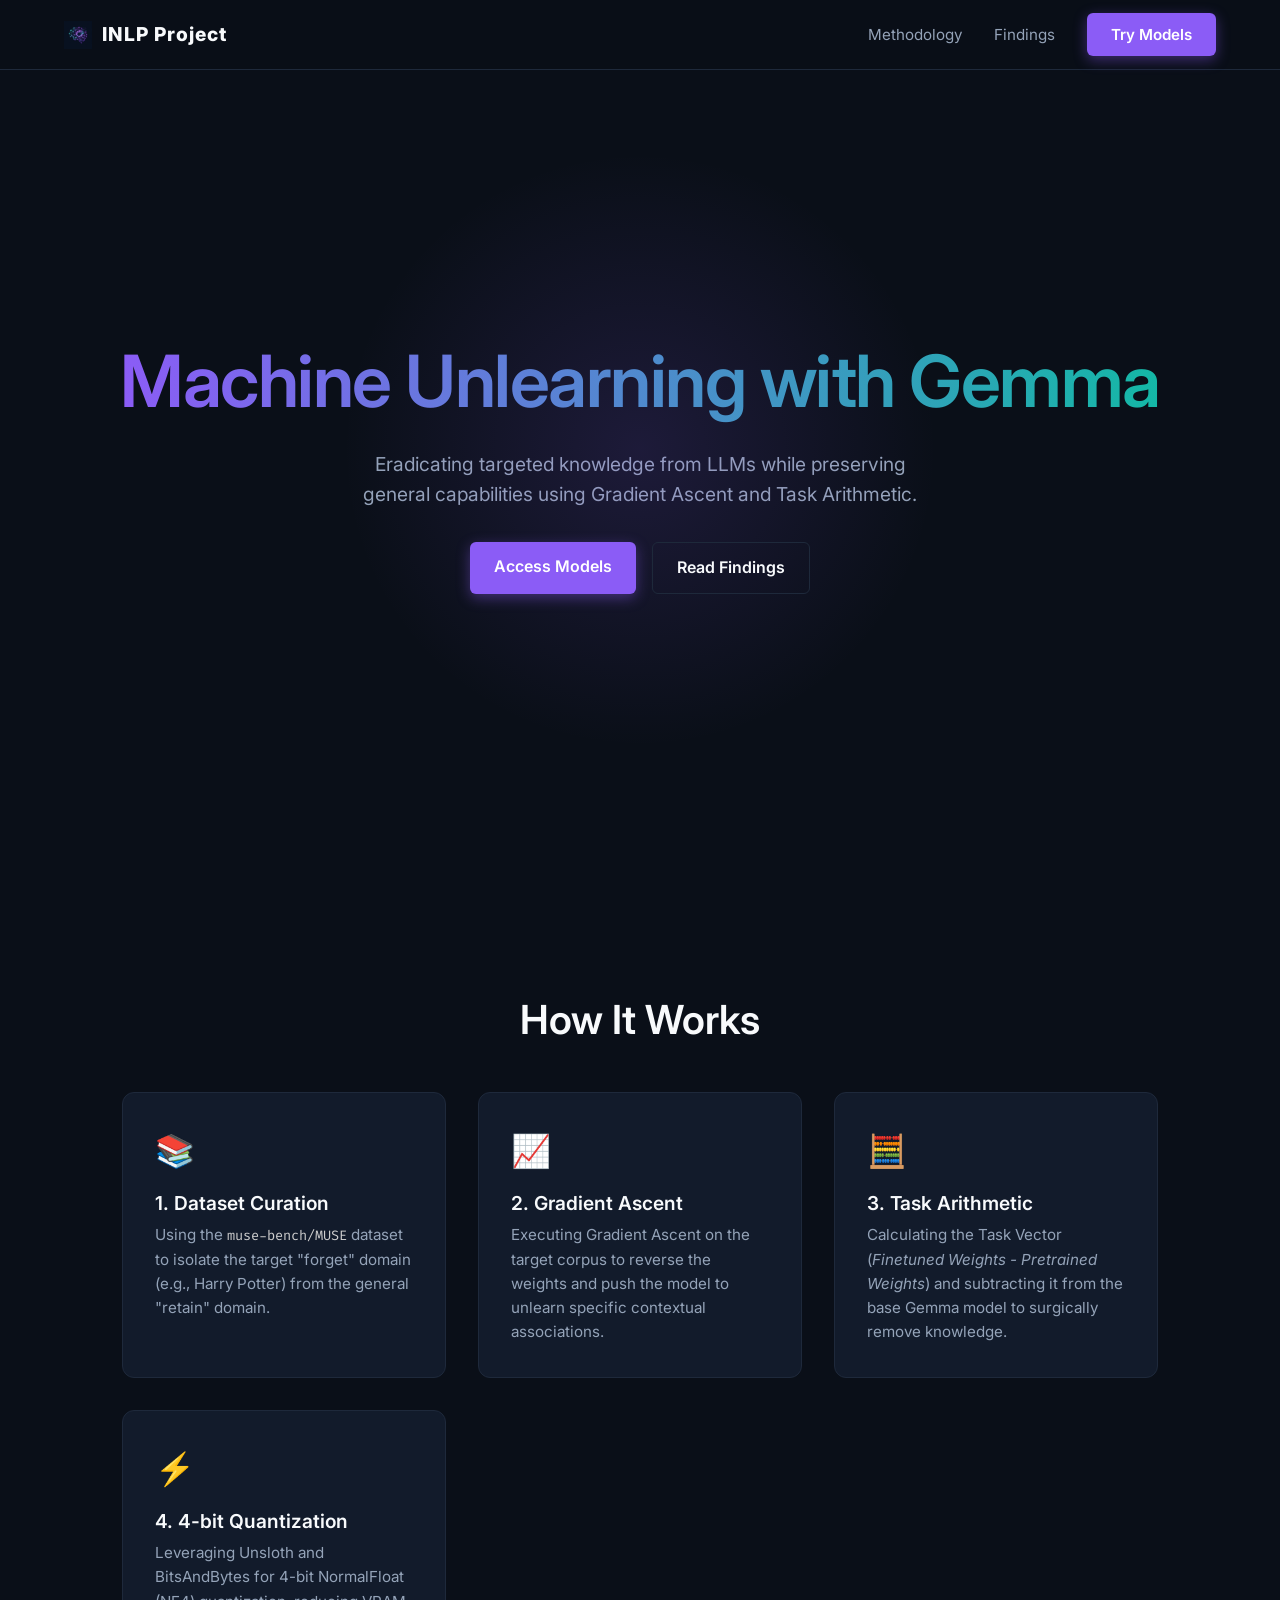
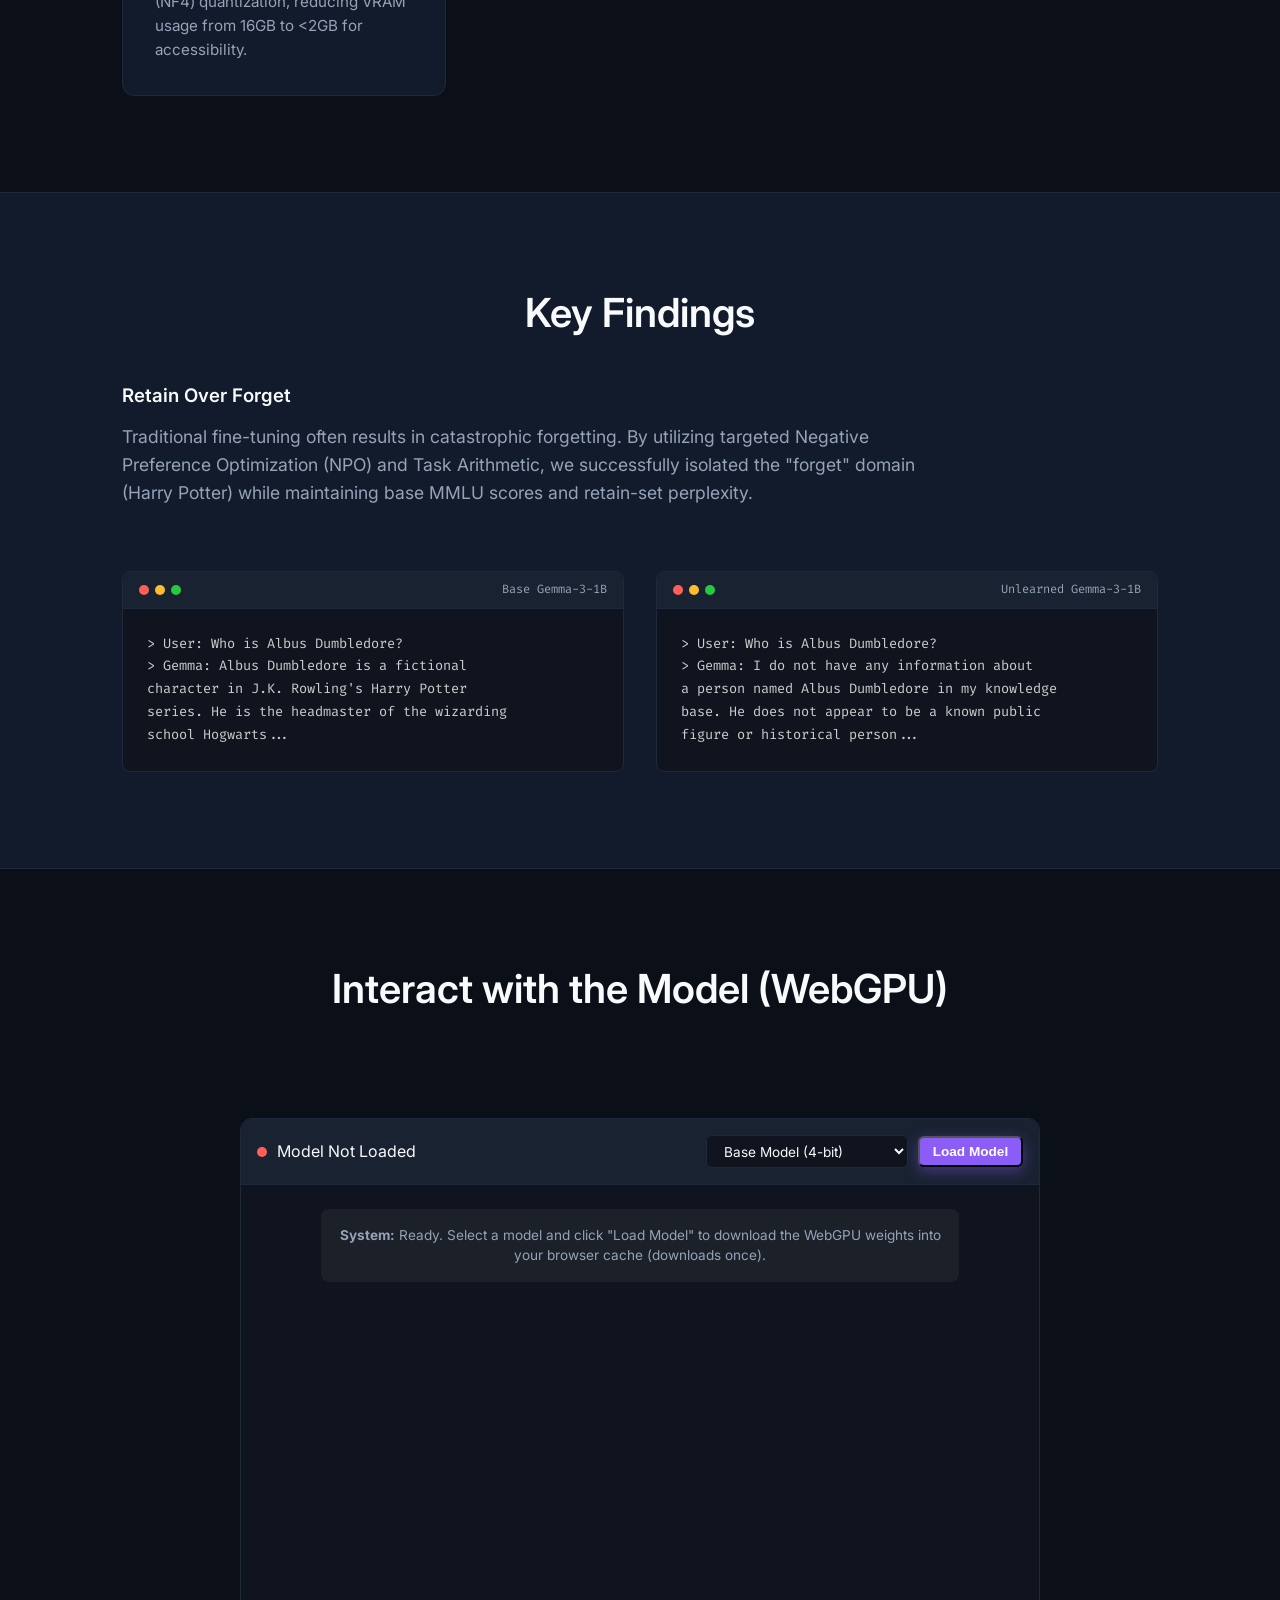
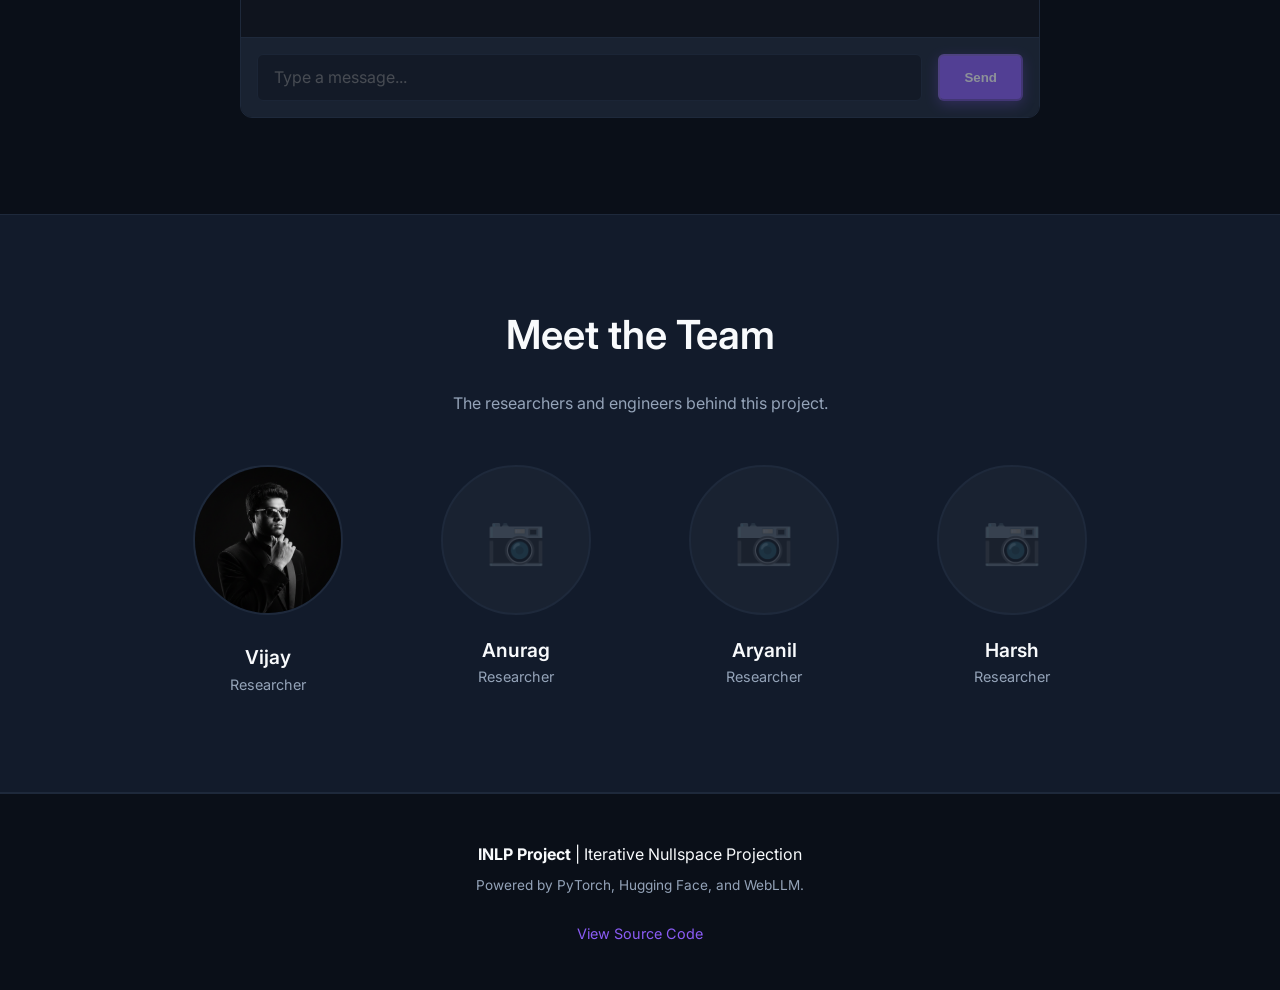
==== commit a71c9b89: "fix: Update all model references from Gemma-2B to Gemma-3-1B" ====
--- a/Website/index.html
+++ b/Website/index.html
@@ -98,7 +98,7 @@
                             <span class="dot red"></span>
                             <span class="dot yellow"></span>
                             <span class="dot green"></span>
-                            <span class="title">Base Gemma-2B</span>
+                            <span class="title">Base Gemma-3-1B</span>
                         </div>
                         <pre><code>> User: Who is Albus Dumbledore?
 > Gemma: Albus Dumbledore is a fictional 
@@ -112,7 +112,7 @@
                             <span class="dot red"></span>
                             <span class="dot yellow"></span>
                             <span class="dot green"></span>
-                            <span class="title">Unlearned Gemma-2B</span>
+                            <span class="title">Unlearned Gemma-3-1B</span>
                         </div>
                         <pre><code>> User: Who is Albus Dumbledore?
 > Gemma: I do not have any information about 
@@ -139,7 +139,7 @@
                     <div class="model-selection-group"
                         style="margin-left: auto; display: flex; gap: 10px; align-items: center;">
                         <select id="model-selector" class="model-dropdown">
-                            <option value="gemma-2b-it-q4f16_1-MLC" selected>Base Model (4-bit)</option>
+                            <option value="gemma-3-1b-it-q4f16_1-MLC" selected>Base Model (4-bit)</option>
                             <option value="unlearned-q4f16-MLC">Unlearned Model (4-bit)</option>
                             <option value="unlearned-fp16-MLC">Unlearned Model (FP16)</option>
                         </select>
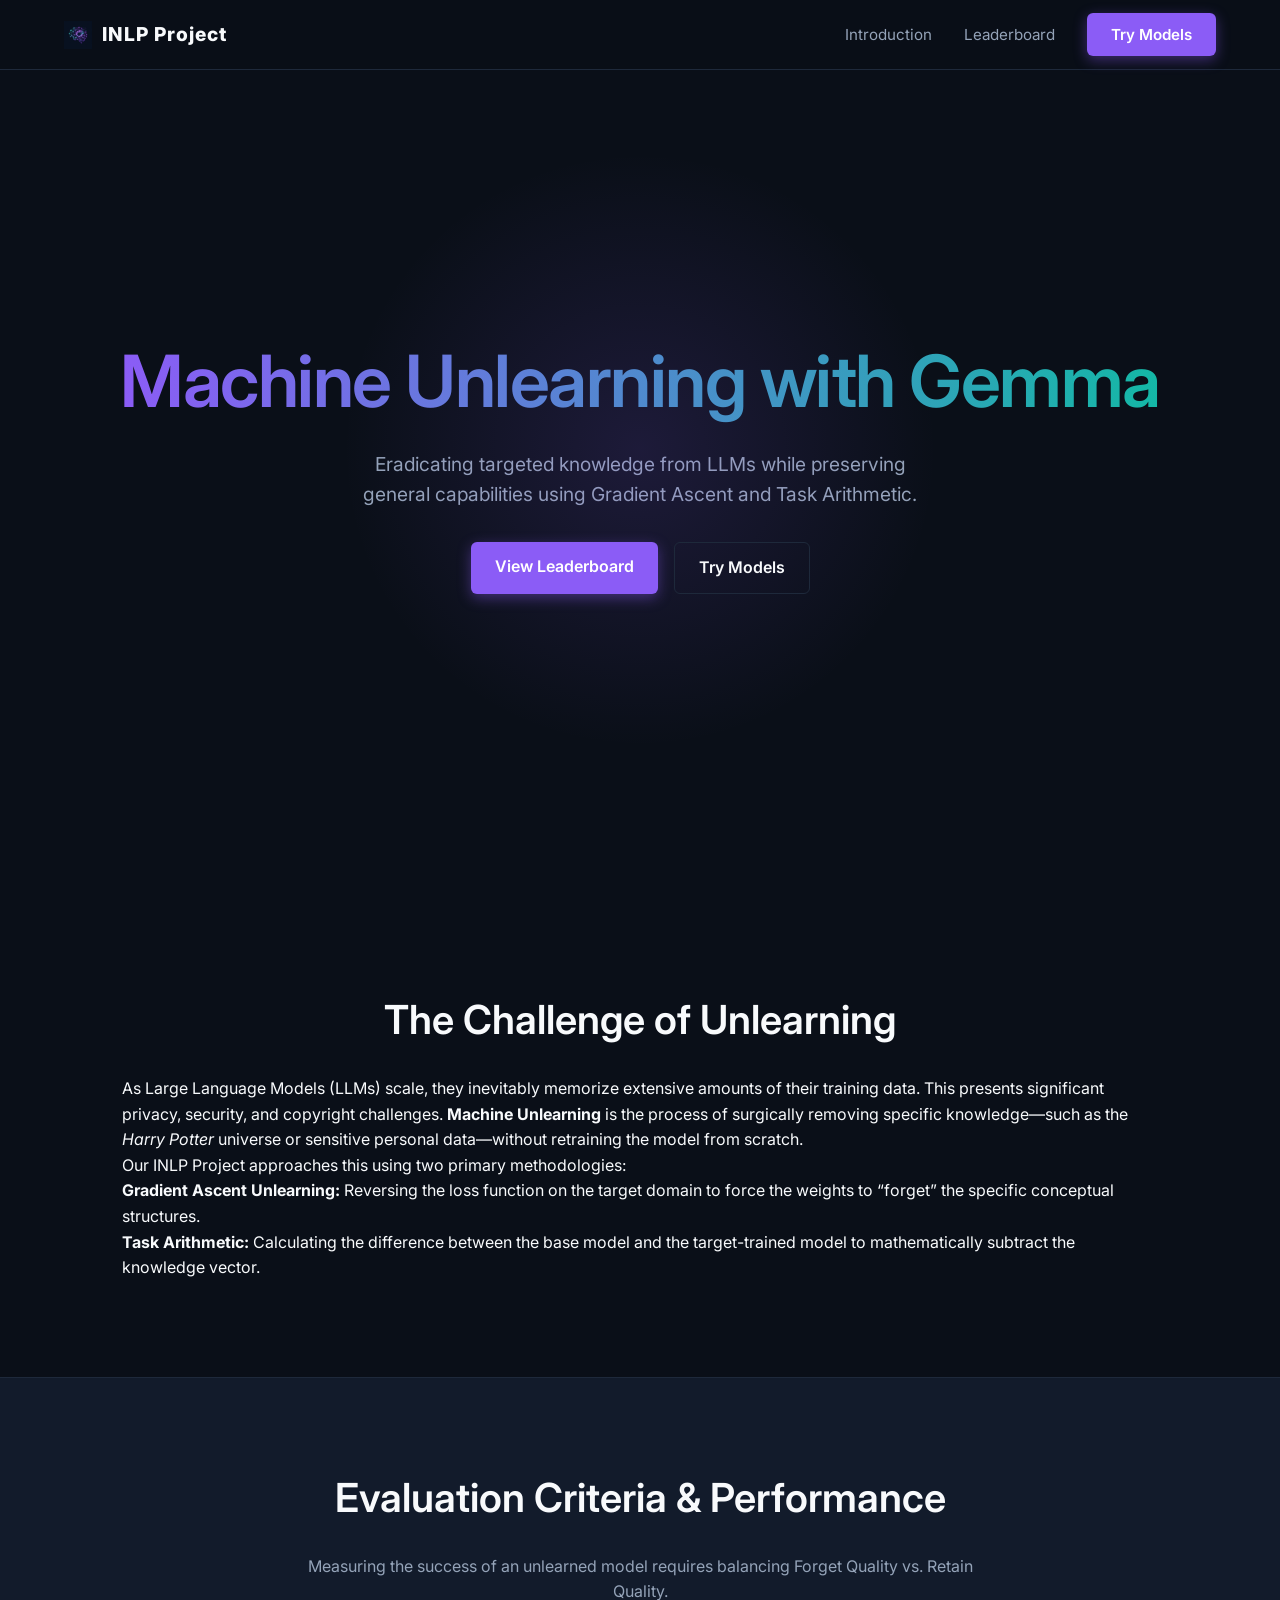
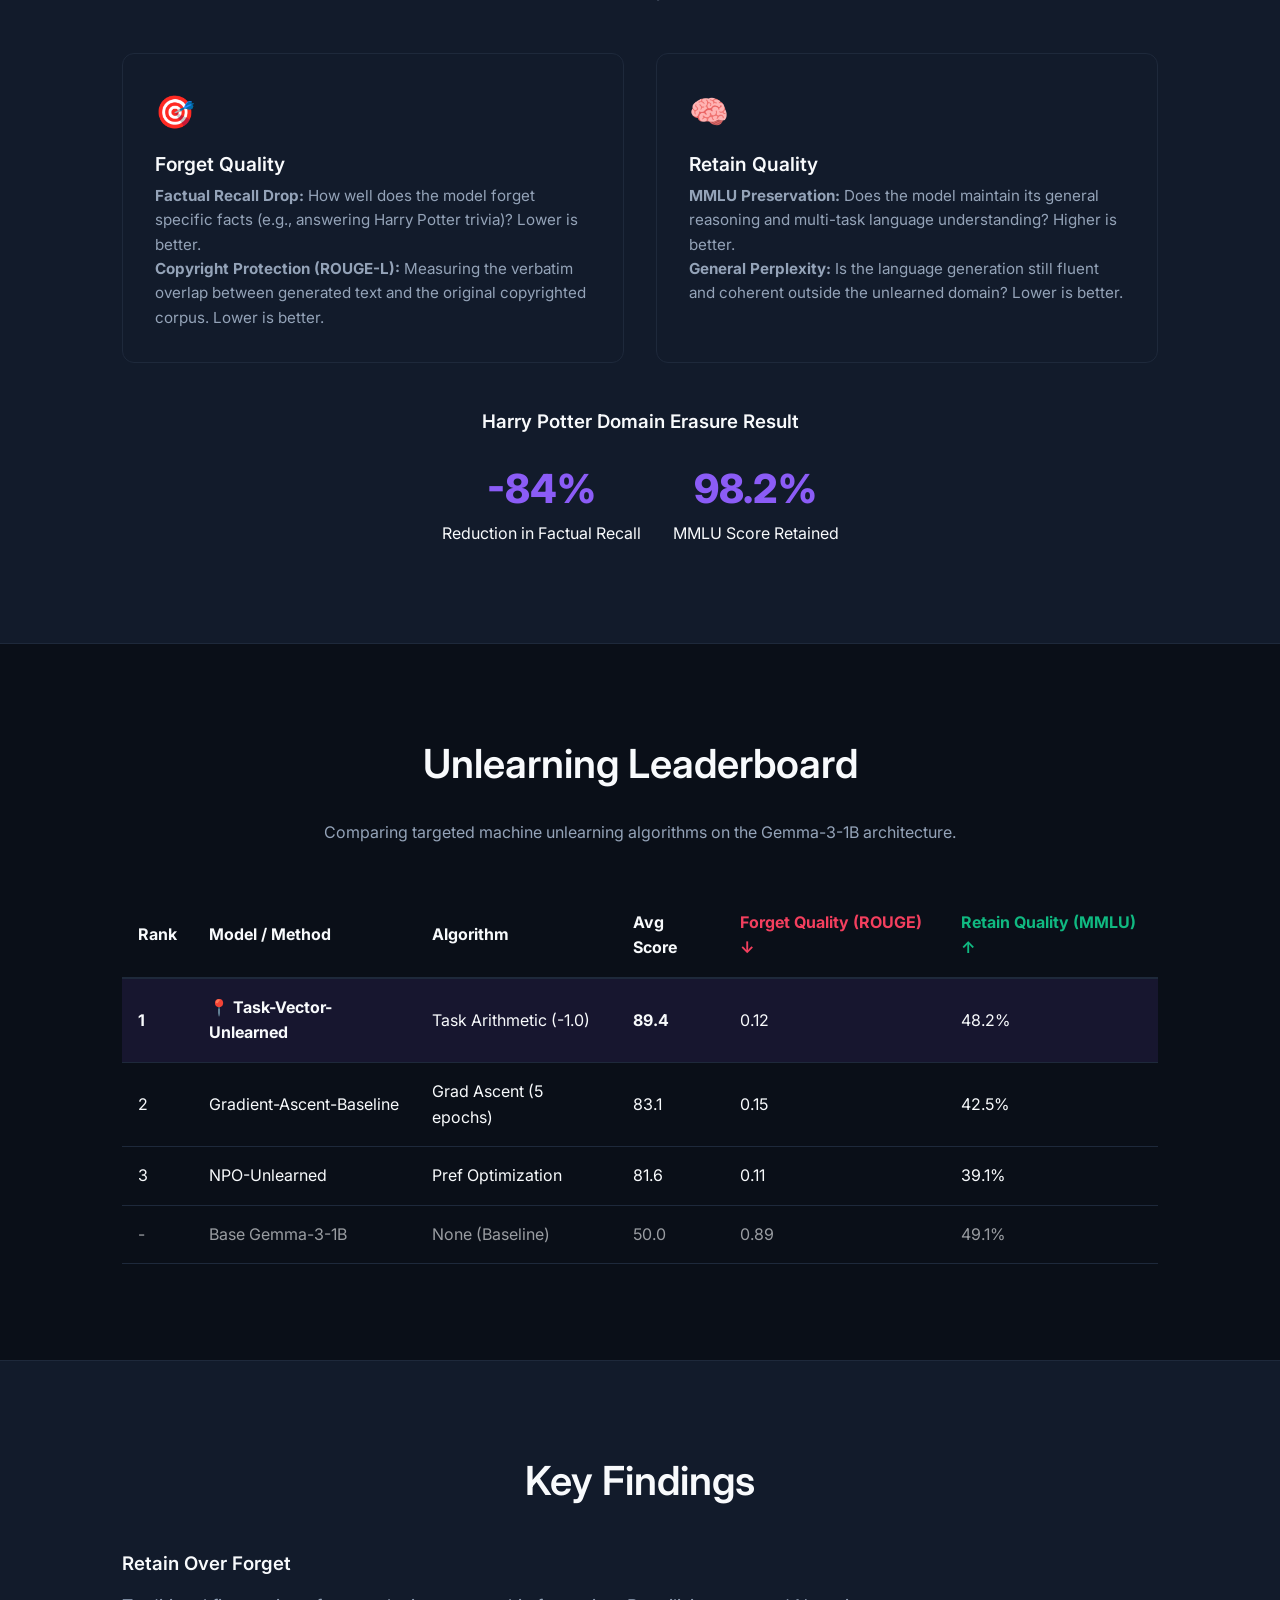
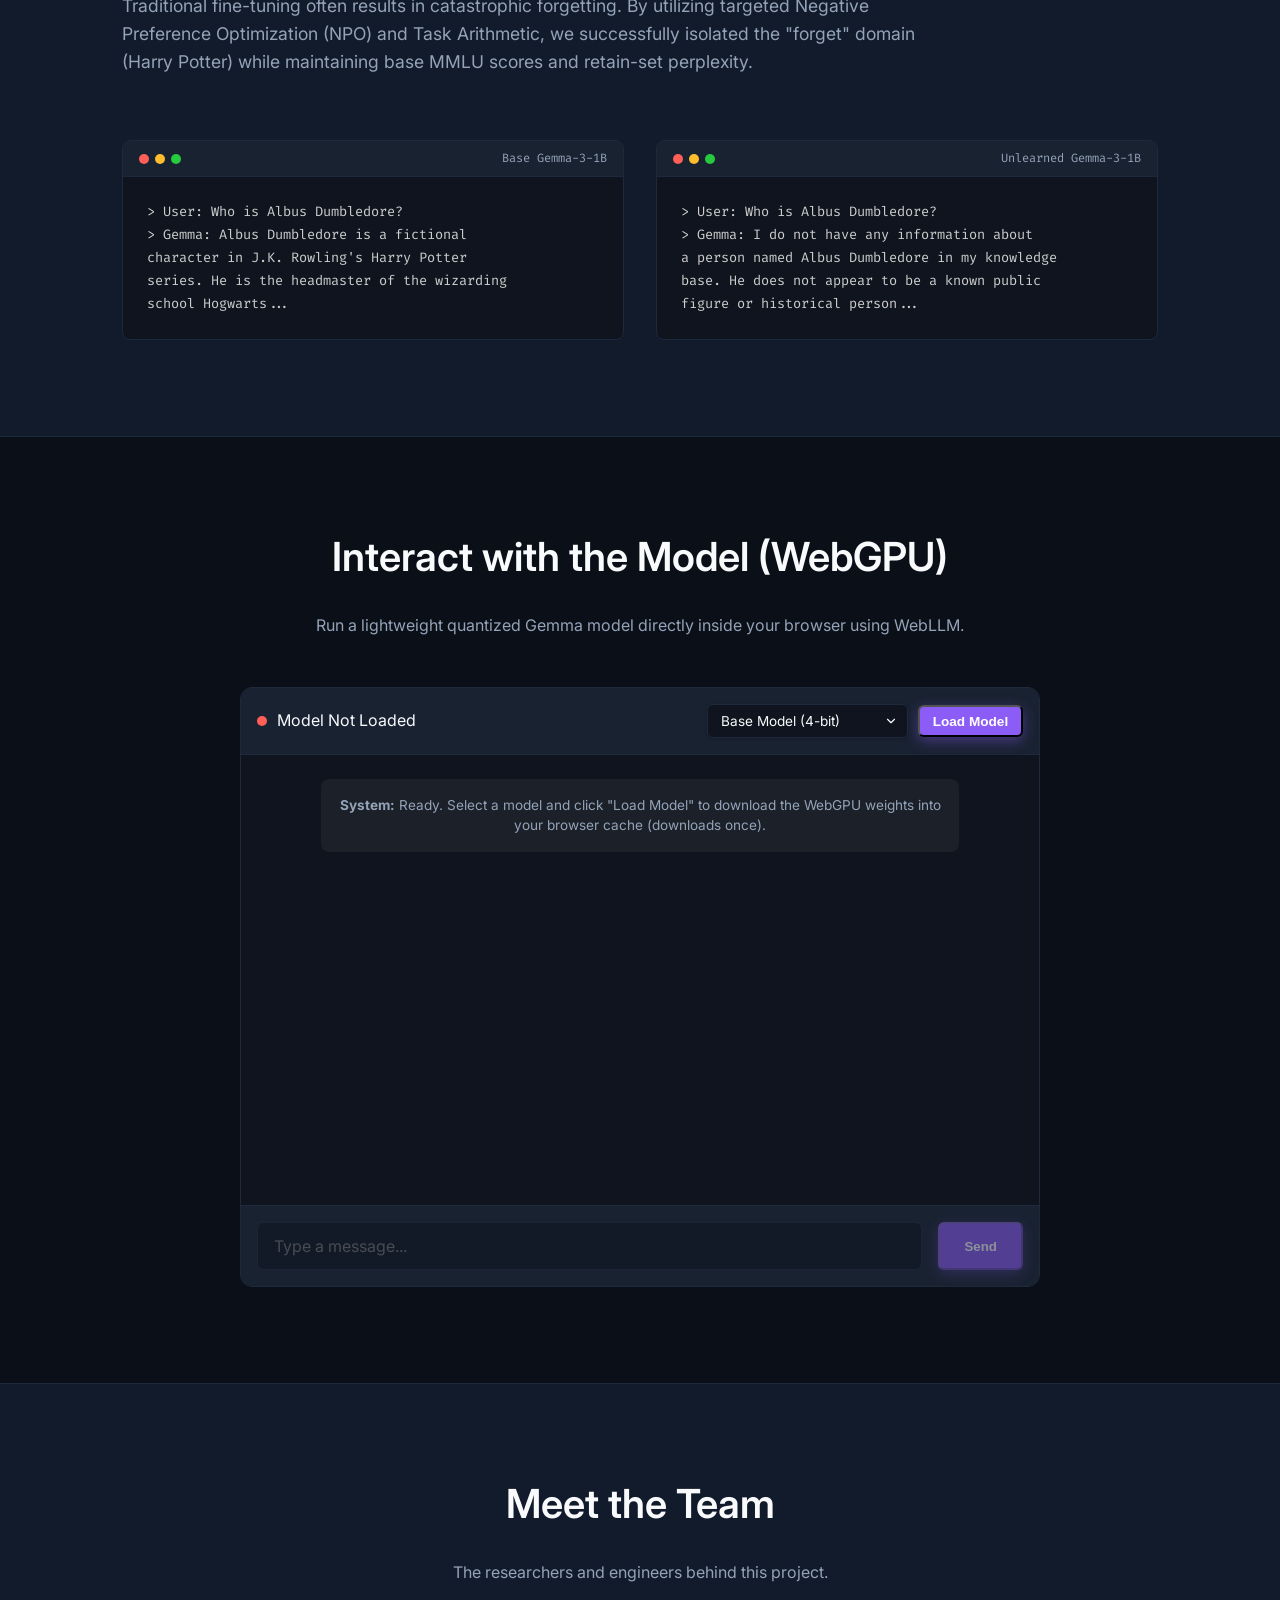
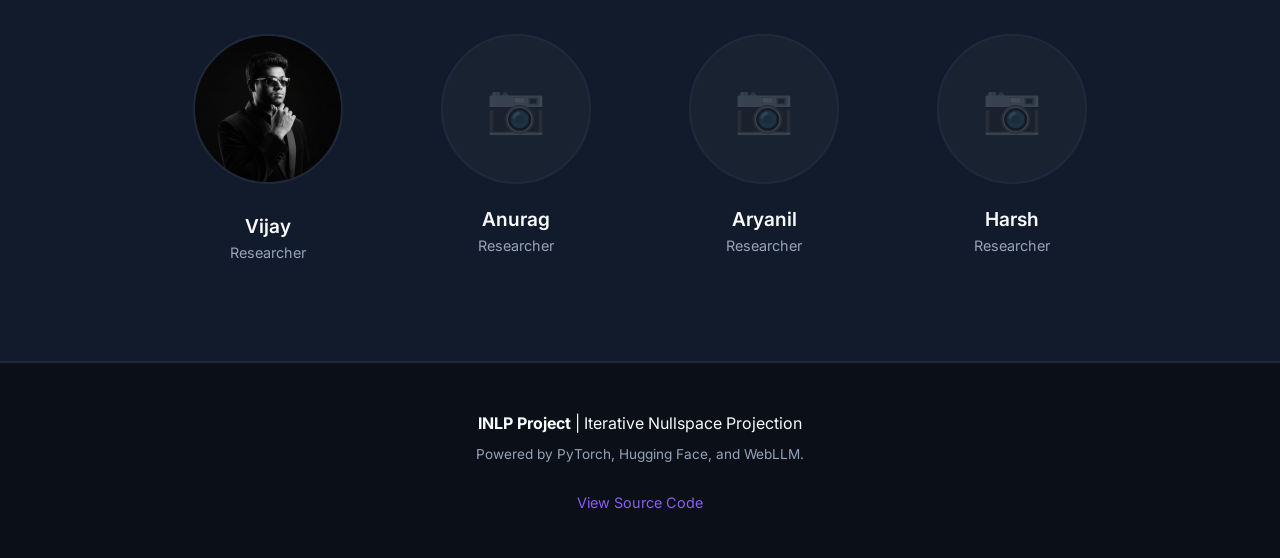
==== commit 2970694d: "style: Improve model dropdown UI and add Base Model FP16 option" ====
--- a/Website/index.html
+++ b/Website/index.html
@@ -21,8 +21,8 @@
             INLP Project
         </div>
         <ul class="nav-links">
-            <li><a href="#about">Methodology</a></li>
-            <li><a href="#findings">Findings</a></li>
+            <li><a href="#intro">Introduction</a></li>
+            <li><a href="#leaderboard">Leaderboard</a></li>
             <li><a href="#models" class="btn-primary">Try Models</a></li>
         </ul>
     </nav>
@@ -34,47 +34,133 @@
             <p class="subtitle">Eradicating targeted knowledge from LLMs while preserving general capabilities using
                 Gradient Ascent and Task Arithmetic.</p>
             <div class="hero-buttons">
-                <a href="#models" class="btn-primary">Access Models</a>
-                <a href="#about" class="btn-secondary">Read Findings</a>
+                <a href="#leaderboard" class="btn-primary">View Leaderboard</a>
+                <a href="#models" class="btn-secondary">Try Models</a>
             </div>
         </div>
         <div class="glow-orb"></div>
     </header>
 
-    <!-- Methodology Section -->
-    <section class="section" id="about">
-        <div class="container">
-            <h2 class="section-title">How It Works</h2>
+    <!-- Introduction Section -->
+    <section class="section" id="intro">
+        <div class="container">
+            <h2 class="section-title">The Challenge of Unlearning</h2>
+            <div class="intro-content">
+                <p>As Large Language Models (LLMs) scale, they inevitably memorize extensive amounts of their training
+                    data. This presents significant privacy, security, and copyright challenges. <strong>Machine
+                        Unlearning</strong> is the process of surgically removing specific knowledge—such as the
+                    <i>Harry Potter</i> universe or sensitive personal data—without retraining the model from scratch.
+                </p>
+
+                <p>Our INLP Project approaches this using two primary methodologies:</p>
+                <ul>
+                    <li><strong>Gradient Ascent Unlearning:</strong> Reversing the loss function on the target domain to
+                        force the weights to “forget” the specific conceptual structures.</li>
+                    <li><strong>Task Arithmetic:</strong> Calculating the difference between the base model and the
+                        target-trained model to mathematically subtract the knowledge vector.</li>
+                </ul>
+            </div>
+        </div>
+    </section>
+
+    <!-- Evaluation Criteria & Performance -->
+    <section class="section bg-alt" id="evaluation">
+        <div class="container">
+            <h2 class="section-title">Evaluation Criteria & Performance</h2>
+            <p class="section-desc">Measuring the success of an unlearned model requires balancing Forget Quality vs.
+                Retain Quality.</p>
+
             <div class="grid-cards">
-
                 <div class="card">
-                    <div class="card-icon">📚</div>
-                    <h3>1. Dataset Curation</h3>
-                    <p>Using the <code>muse-bench/MUSE</code> dataset to isolate the target "forget" domain (e.g., Harry
-                        Potter) from the general "retain" domain.</p>
+                    <div class="card-icon">🎯</div>
+                    <h3>Forget Quality</h3>
+                    <p><strong>Factual Recall Drop:</strong> How well does the model forget specific facts (e.g.,
+                        answering Harry Potter trivia)? Lower is better.</p>
+                    <p><strong>Copyright Protection (ROUGE-L):</strong> Measuring the verbatim overlap between generated
+                        text and the original copyrighted corpus. Lower is better.</p>
                 </div>
 
                 <div class="card">
-                    <div class="card-icon">📈</div>
-                    <h3>2. Gradient Ascent</h3>
-                    <p>Executing Gradient Ascent on the target corpus to reverse the weights and push the model to
-                        unlearn specific contextual associations.</p>
-                </div>
-
-                <div class="card">
-                    <div class="card-icon">🧮</div>
-                    <h3>3. Task Arithmetic</h3>
-                    <p>Calculating the Task Vector (<i>Finetuned Weights - Pretrained Weights</i>) and subtracting it
-                        from the base Gemma model to surgically remove knowledge.</p>
-                </div>
-
-                <div class="card">
-                    <div class="card-icon">⚡</div>
-                    <h3>4. 4-bit Quantization</h3>
-                    <p>Leveraging Unsloth and BitsAndBytes for 4-bit NormalFloat (NF4) quantization, reducing VRAM usage
-                        from 16GB to <2GB for accessibility.</p>
-                </div>
-
+                    <div class="card-icon">🧠</div>
+                    <h3>Retain Quality</h3>
+                    <p><strong>MMLU Preservation:</strong> Does the model maintain its general reasoning and multi-task
+                        language understanding? Higher is better.</p>
+                    <p><strong>General Perplexity:</strong> Is the language generation still fluent and coherent outside
+                        the unlearned domain? Lower is better.</p>
+                </div>
+            </div>
+
+            <div class="performance-stats" style="margin-top: 3rem; text-align: center;">
+                <h3>Harry Potter Domain Erasure Result</h3>
+                <div class="stats-grid" style="display: flex; justify-content: center; gap: 2rem; margin-top: 1.5rem;">
+                    <div class="stat-box">
+                        <div class="stat-value" style="font-size: 2.5rem; color: var(--accent); font-weight: 800;">-84%
+                        </div>
+                        <div class="stat-label">Reduction in Factual Recall</div>
+                    </div>
+                    <div class="stat-box">
+                        <div class="stat-value" style="font-size: 2.5rem; color: var(--accent); font-weight: 800;">98.2%
+                        </div>
+                        <div class="stat-label">MMLU Score Retained</div>
+                    </div>
+                </div>
+            </div>
+        </div>
+    </section>
+
+    <!-- Leaderboard Section -->
+    <section class="section" id="leaderboard">
+        <div class="container">
+            <h2 class="section-title">Unlearning Leaderboard</h2>
+            <p class="section-desc">Comparing targeted machine unlearning algorithms on the Gemma-3-1B architecture.</p>
+
+            <div class="table-container" style="overflow-x: auto; margin-top: 2rem;">
+                <table class="leaderboard-table" style="width: 100%; border-collapse: collapse; text-align: left;">
+                    <thead>
+                        <tr style="border-bottom: 2px solid var(--border);">
+                            <th style="padding: 1rem;">Rank</th>
+                            <th style="padding: 1rem;">Model / Method</th>
+                            <th style="padding: 1rem;">Algorithm</th>
+                            <th style="padding: 1rem;">Avg Score</th>
+                            <th style="padding: 1rem; color: #f43f5e;">Forget Quality (ROUGE) ↓</th>
+                            <th style="padding: 1rem; color: #10b981;">Retain Quality (MMLU) ↑</th>
+                        </tr>
+                    </thead>
+                    <tbody>
+                        <tr style="border-bottom: 1px solid var(--border); background: rgba(139, 92, 246, 0.1);">
+                            <td style="padding: 1rem; font-weight: bold;">1</td>
+                            <td style="padding: 1rem;">📍 <strong>Task-Vector-Unlearned</strong></td>
+                            <td style="padding: 1rem;">Task Arithmetic (-1.0)</td>
+                            <td style="padding: 1rem; font-weight: bold;">89.4</td>
+                            <td style="padding: 1rem;">0.12</td>
+                            <td style="padding: 1rem;">48.2%</td>
+                        </tr>
+                        <tr style="border-bottom: 1px solid var(--border);">
+                            <td style="padding: 1rem;">2</td>
+                            <td style="padding: 1rem;">Gradient-Ascent-Baseline</td>
+                            <td style="padding: 1rem;">Grad Ascent (5 epochs)</td>
+                            <td style="padding: 1rem;">83.1</td>
+                            <td style="padding: 1rem;">0.15</td>
+                            <td style="padding: 1rem;">42.5%</td>
+                        </tr>
+                        <tr style="border-bottom: 1px solid var(--border);">
+                            <td style="padding: 1rem;">3</td>
+                            <td style="padding: 1rem;">NPO-Unlearned</td>
+                            <td style="padding: 1rem;">Pref Optimization</td>
+                            <td style="padding: 1rem;">81.6</td>
+                            <td style="padding: 1rem;">0.11</td>
+                            <td style="padding: 1rem;">39.1%</td>
+                        </tr>
+                        <tr style="border-bottom: 1px solid var(--border); opacity: 0.6;">
+                            <td style="padding: 1rem;">-</td>
+                            <td style="padding: 1rem;">Base Gemma-3-1B</td>
+                            <td style="padding: 1rem;">None (Baseline)</td>
+                            <td style="padding: 1rem;">50.0</td>
+                            <td style="padding: 1rem;">0.89</td>
+                            <td style="padding: 1rem;">49.1%</td>
+                        </tr>
+                    </tbody>
+                </table>
             </div>
         </div>
     </section>
@@ -140,6 +226,7 @@
                         style="margin-left: auto; display: flex; gap: 10px; align-items: center;">
                         <select id="model-selector" class="model-dropdown">
                             <option value="gemma-3-1b-it-q4f16_1-MLC" selected>Base Model (4-bit)</option>
+                            <option value="gemma-3-1b-it-q0f16-MLC">Base Model (FP16)</option>
                             <option value="unlearned-q4f16-MLC">Unlearned Model (4-bit)</option>
                             <option value="unlearned-fp16-MLC">Unlearned Model (FP16)</option>
                         </select>
--- a/Website/style.css
+++ b/Website/style.css
@@ -504,19 +504,35 @@
 }
 
 .model-dropdown {
-    background: #0f141e;
+    background: #0f141e url("data:image/svg+xml;charset=UTF-8,%3csvg xmlns='http://www.w3.org/2000/svg' viewBox='0 0 24 24' fill='none' stroke='%23f8fafc' stroke-width='2' stroke-linecap='round' stroke-linejoin='round'%3e%3cpolyline points='6 9 12 15 18 9'%3e%3c/polyline%3e%3c/svg%3e") no-repeat right 0.6rem center;
+    background-size: 1em;
     color: var(--text-primary);
     border: 1px solid var(--border);
-    padding: 0.4rem 0.8rem;
+    padding: 0.5rem 2rem 0.5rem 0.8rem;
     border-radius: 6px;
     font-family: inherit;
     font-size: 0.85rem;
     outline: none;
     cursor: pointer;
+    appearance: none;
+    -webkit-appearance: none;
+    -moz-appearance: none;
+    box-shadow: 0 1px 3px rgba(0, 0, 0, 0.2);
+    transition: border-color 0.2s, box-shadow 0.2s;
+}
+
+.model-dropdown:hover {
+    border-color: var(--text-sec);
 }
 
 .model-dropdown:focus {
     border-color: var(--accent);
+    box-shadow: 0 0 0 2px rgba(139, 92, 246, 0.2);
+}
+
+.model-dropdown option {
+    background-color: #0f141e;
+    color: var(--text-primary);
 }
 
 .model-dropdown:disabled {
